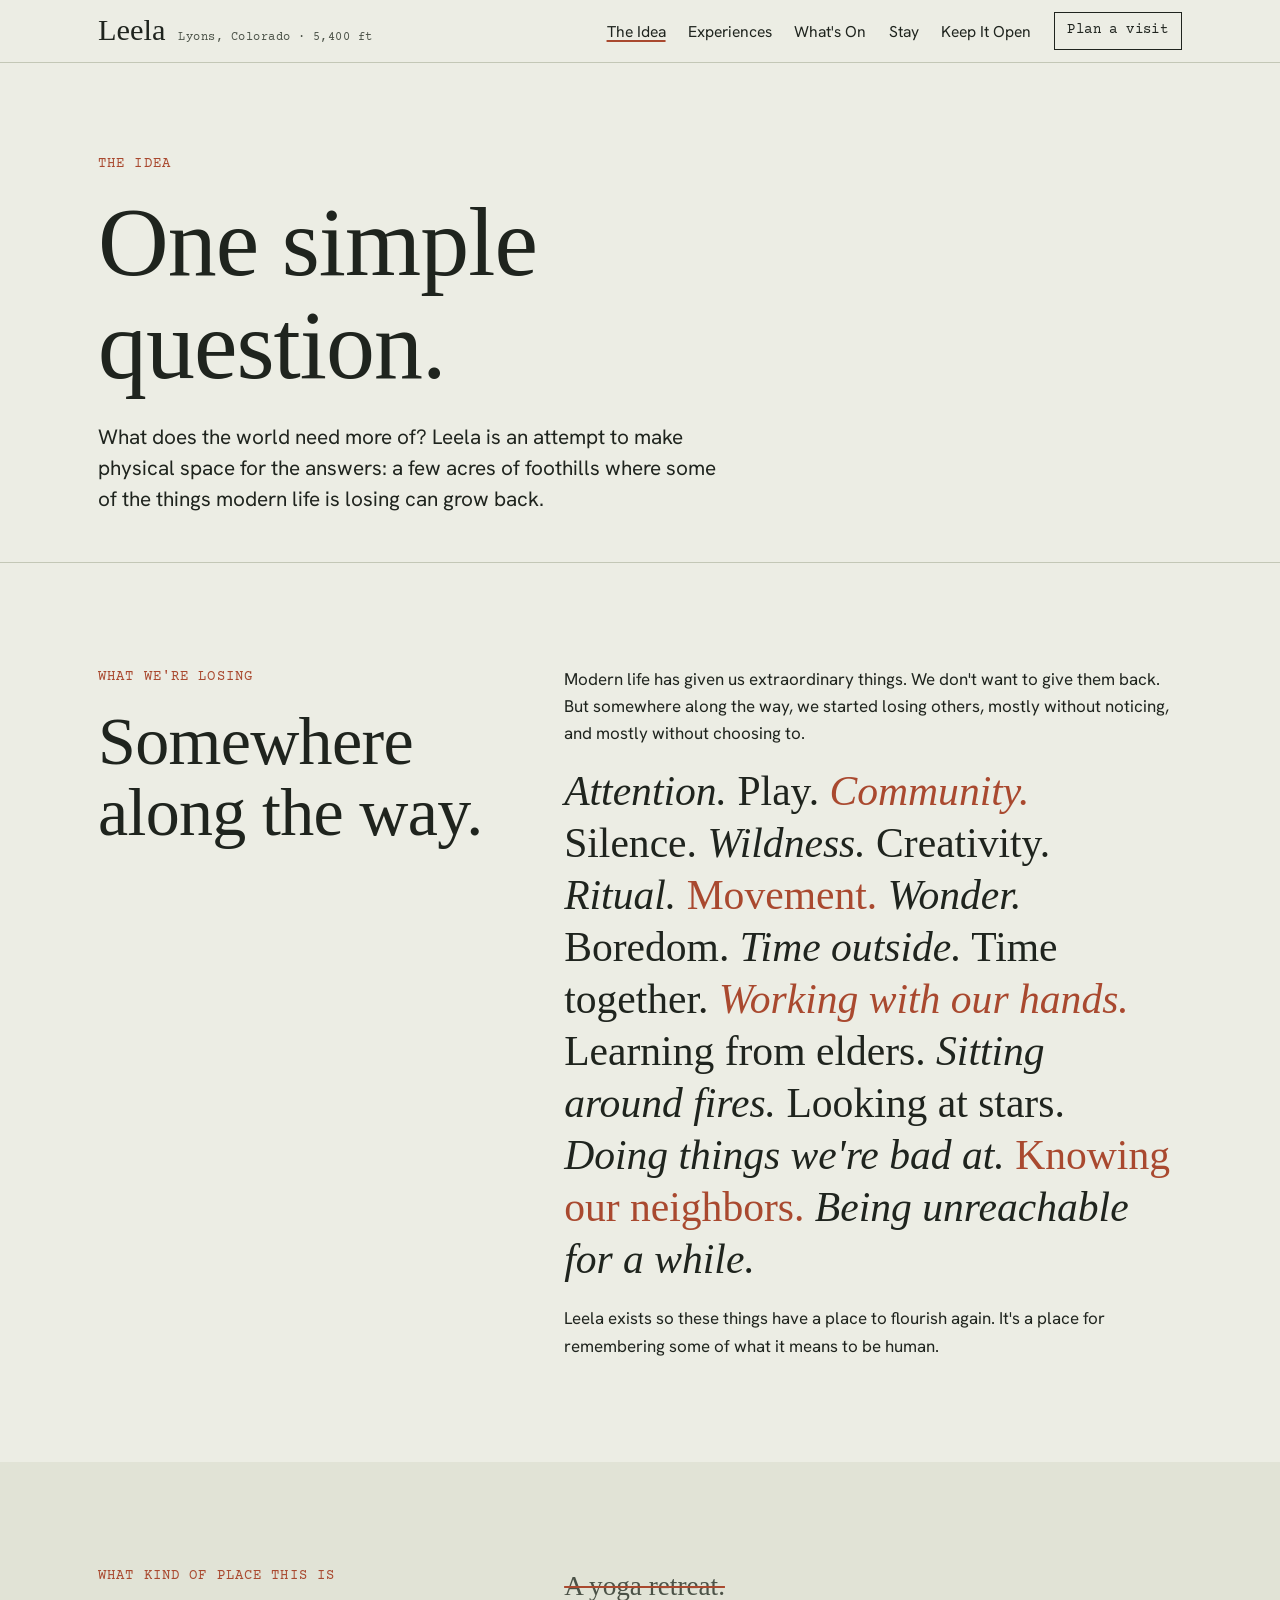
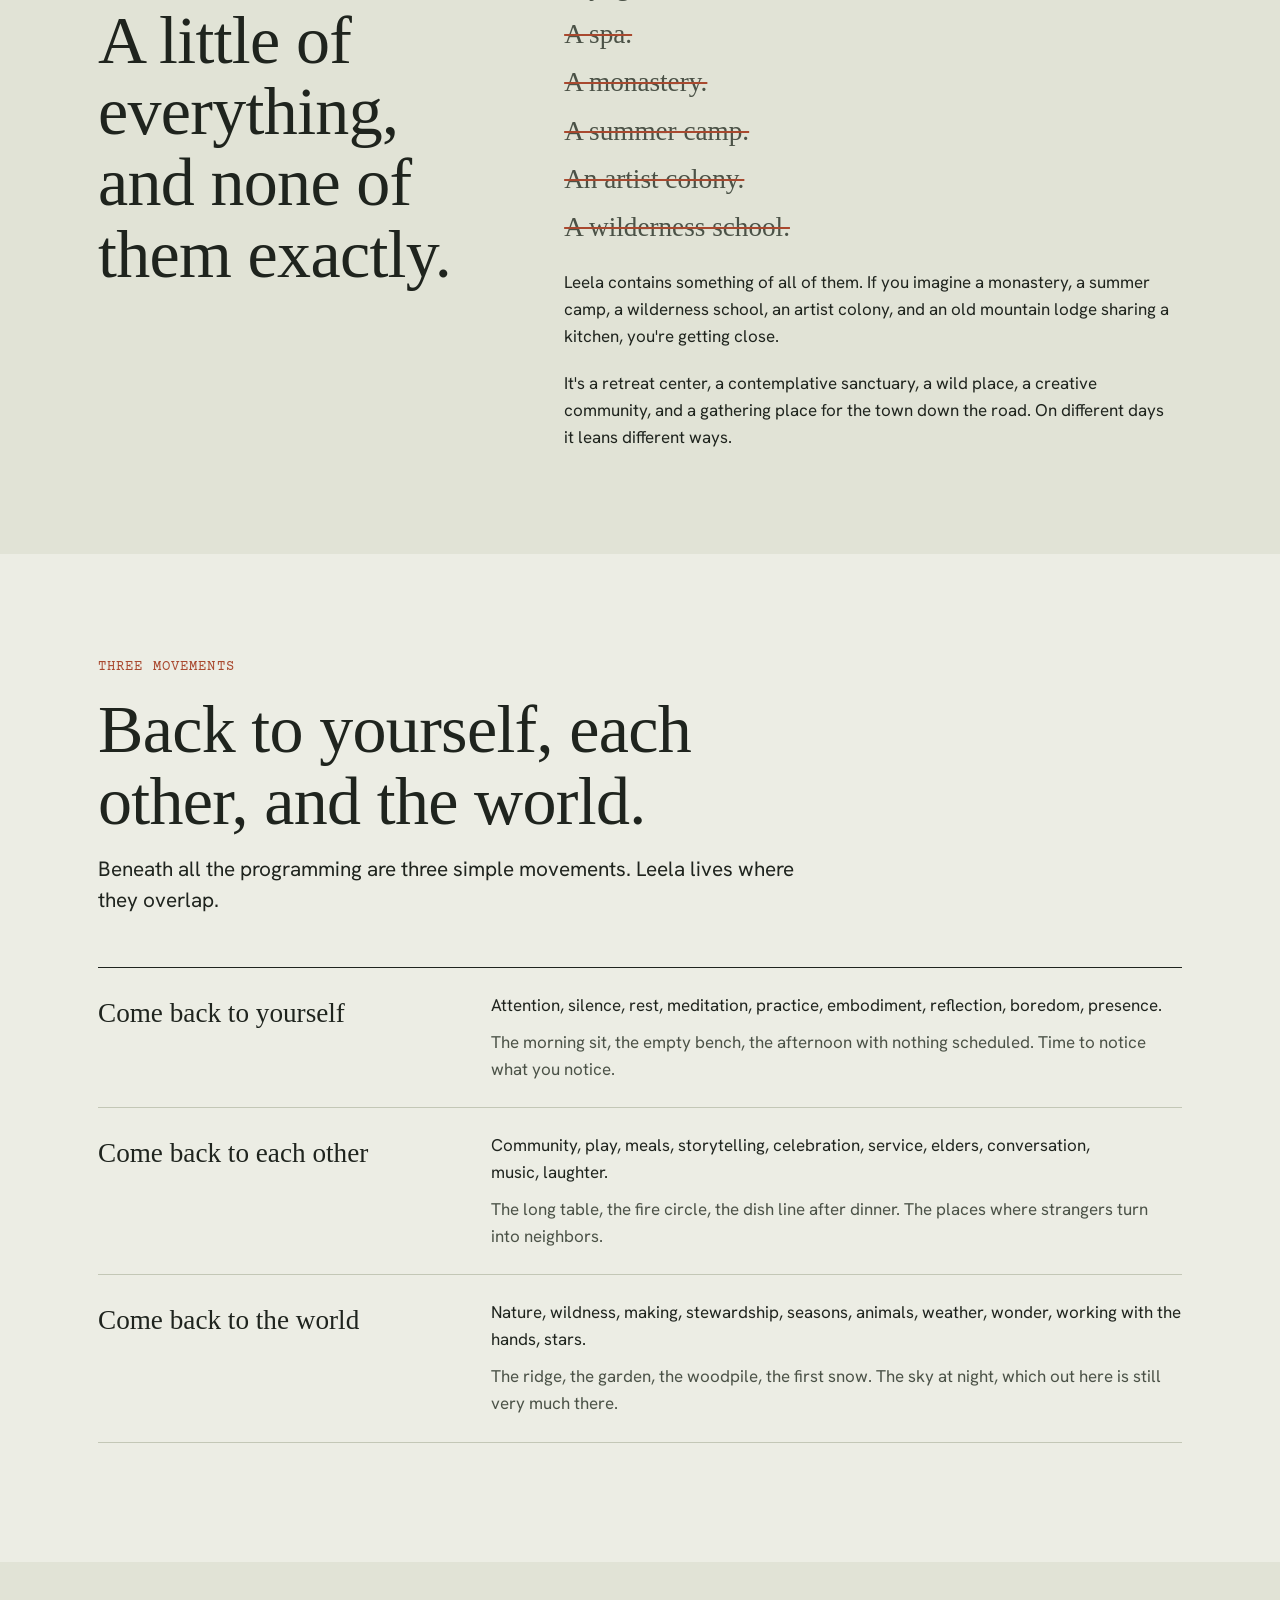
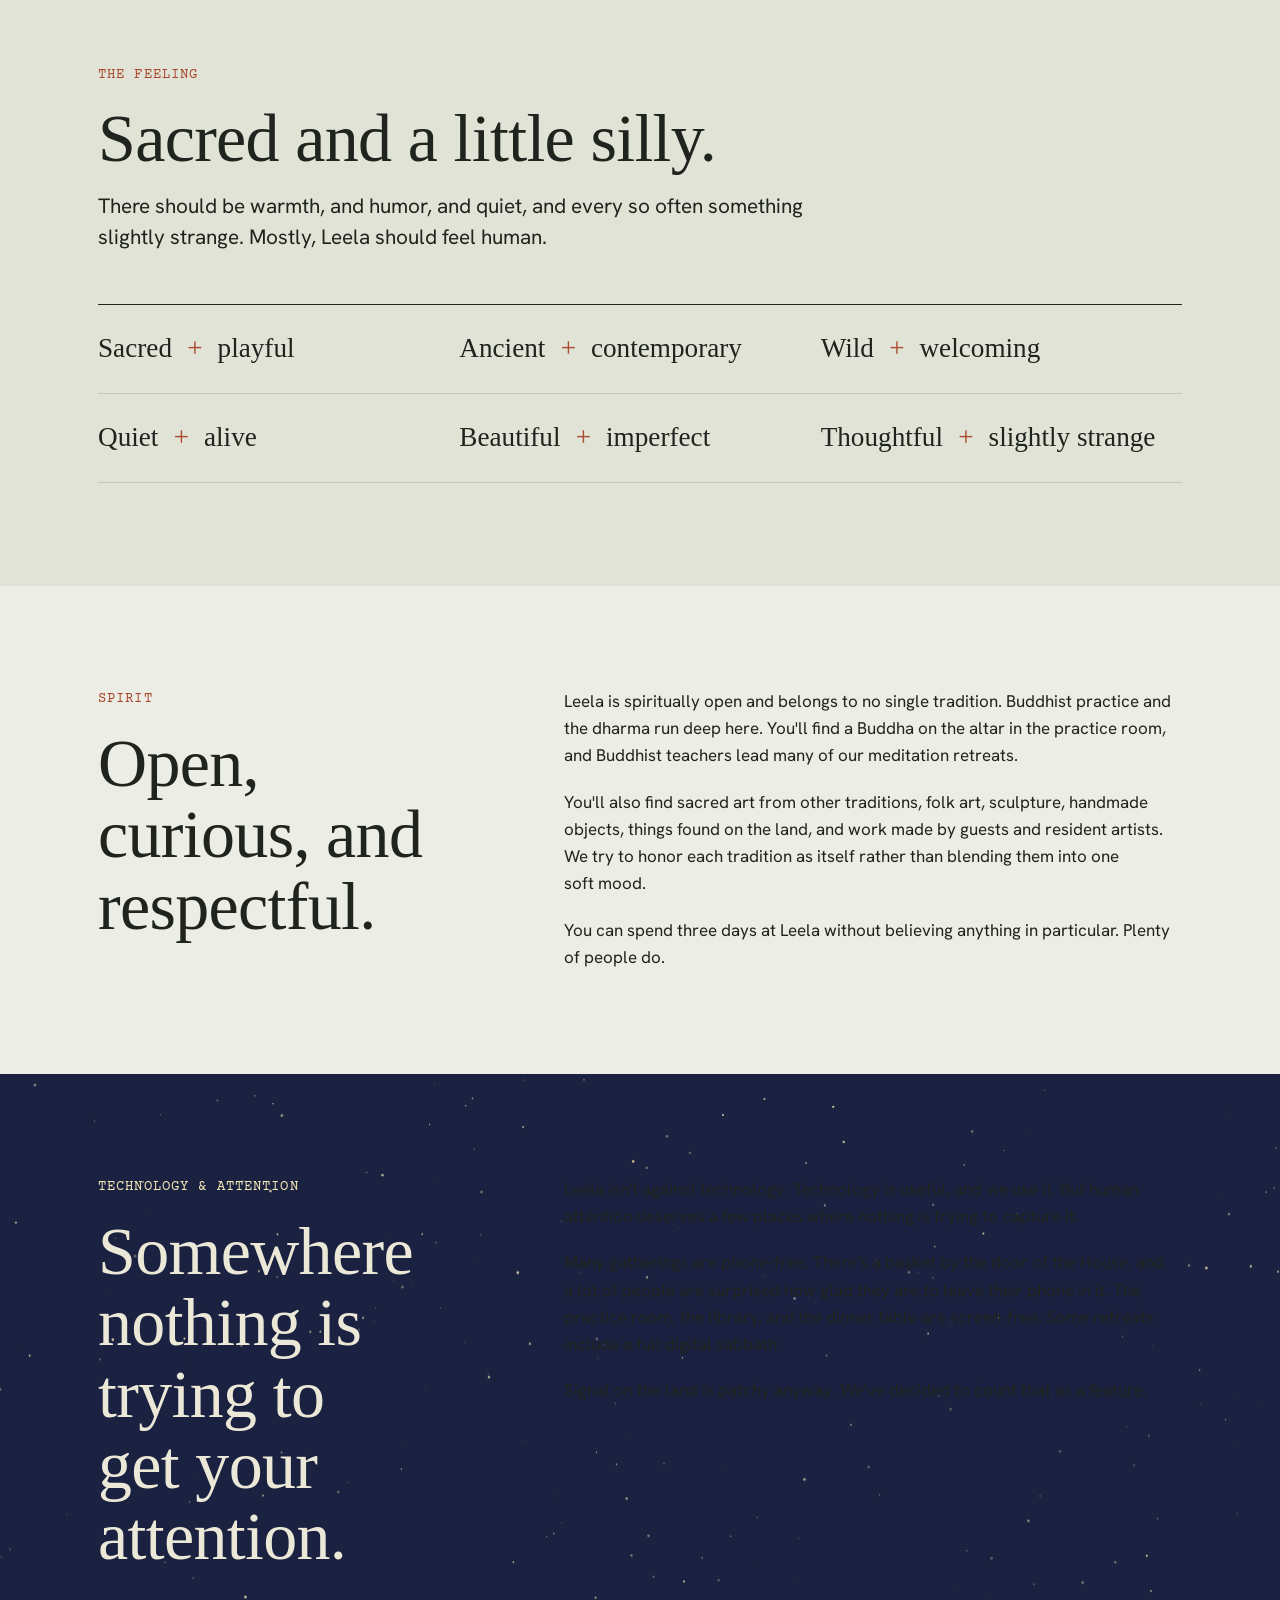
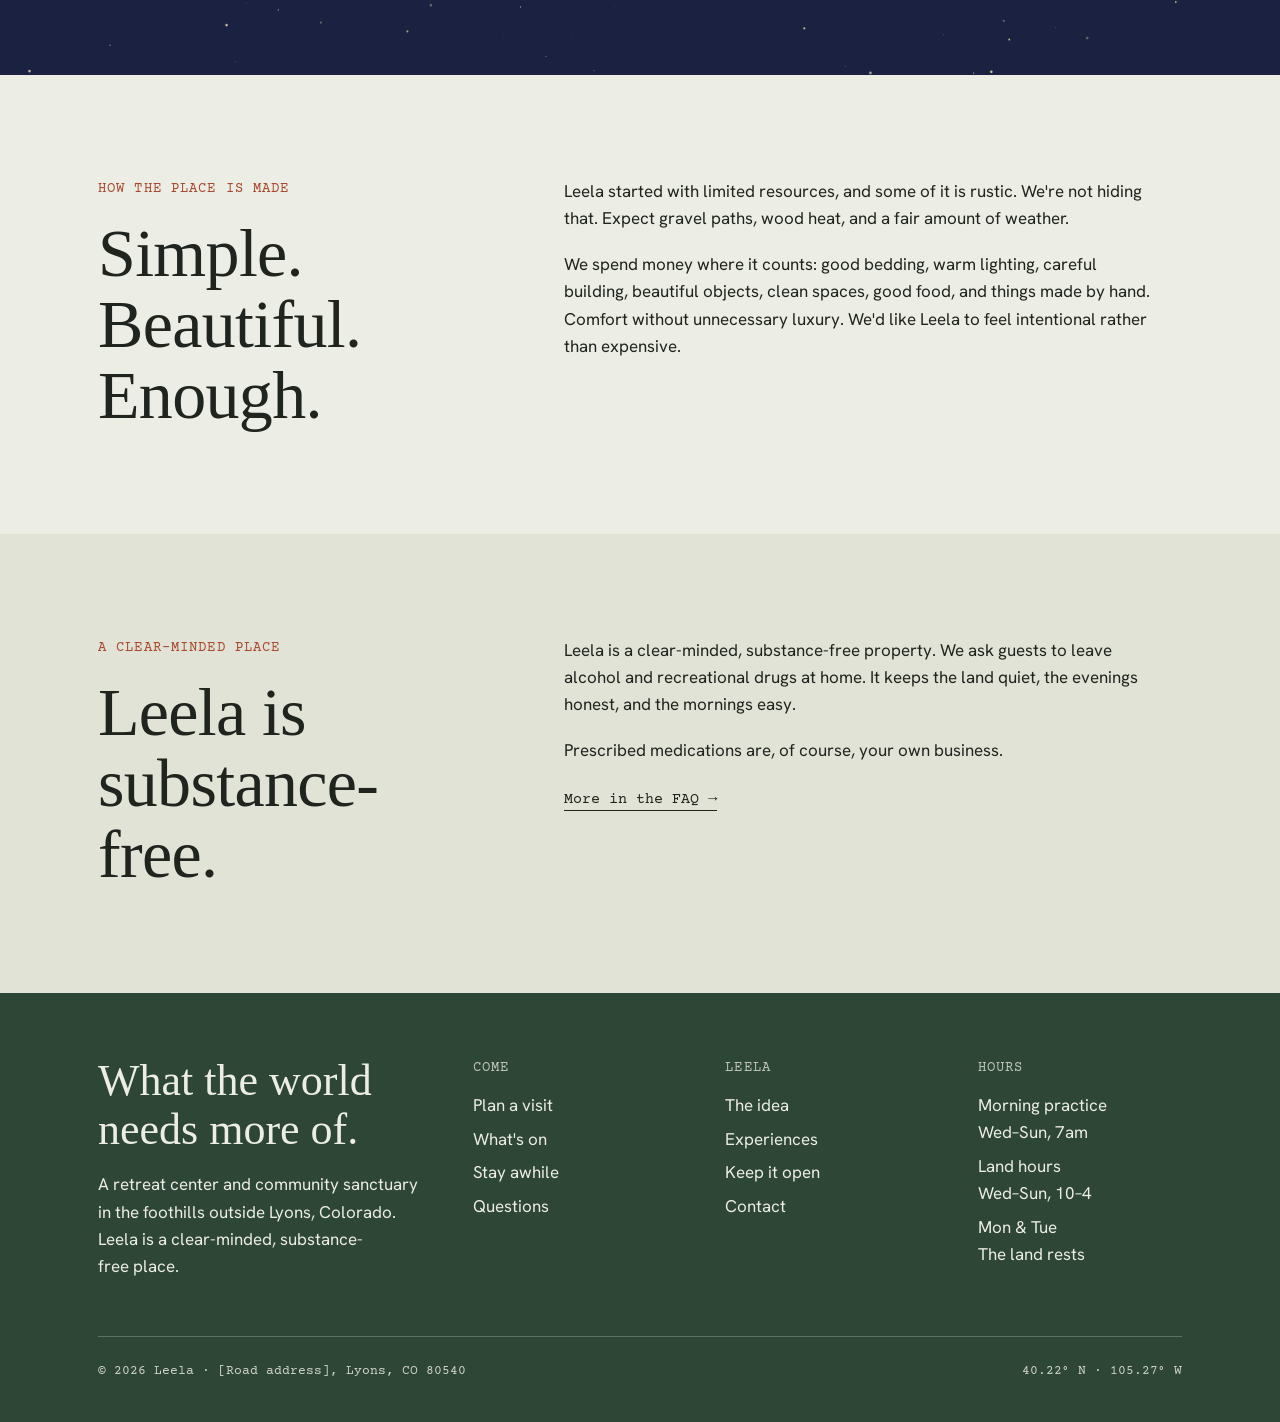
==== about.html @ a2ab21b3 "Leela website: initial static site Seven pages (home, the idea, experiences, what's on, stay, visit," ====
<!doctype html>
<html lang="en">
<head>
<meta charset="utf-8">
<meta name="viewport" content="width=device-width, initial-scale=1, viewport-fit=cover">
<title>The Idea — Leela</title>
<meta name="description" content="The guiding question behind Leela is simple: what does the world need more of? Leela tries to make physical space for the answers.">
<meta property="og:title" content="The Idea — Leela">
<meta property="og:description" content="The guiding question behind Leela is simple: what does the world need more of? Leela tries to make physical space for the answers.">
<meta property="og:type" content="website">
<meta name="theme-color" content="#2e4636">
<link rel="icon" href="data:image/svg+xml,%3Csvg xmlns='http://www.w3.org/2000/svg' viewBox='0 0 64 64'%3E%3Crect width='64' height='64' fill='%23ecede4'/%3E%3Ccircle cx='42' cy='24' r='9' fill='%23a9492f'/%3E%3Cpath d='M0 50 L16 34 L26 42 L40 28 L64 48 V64 H0Z' fill='%232e4636'/%3E%3C/svg%3E">
<link rel="preconnect" href="https://fonts.googleapis.com">
<link rel="preconnect" href="https://fonts.gstatic.com" crossorigin>
<link rel="stylesheet" href="https://fonts.googleapis.com/css2?family=Courier+Prime:wght@400;700&amp;family=Hanken+Grotesk:ital,wght@0,400;0,500;0,700;1,400&amp;family=IM+Fell+English:ital@0;1&amp;display=swap">
<link rel="stylesheet" href="assets/leela.css">
</head>
<body>
<a class="skip" href="#main">Skip to content</a>
<header class="site-header">
  <div class="wrap">
    <a class="brand" href="index.html"><span class="brand__name">Leela</span><span class="brand__place">Lyons, Colorado · 5,400 ft</span></a>
    <button class="menu-toggle" type="button" aria-expanded="false" aria-controls="site-nav">Menu</button>
    <nav class="nav" id="site-nav" aria-label="Main">
      <a href="about.html" aria-current="page">The Idea</a>
      <a href="experiences.html">Experiences</a>
      <a href="calendar.html">What's On</a>
      <a href="stay.html">Stay</a>
      <a href="support.html">Keep It Open</a>
      <a class="nav__cta" href="visit.html">Plan a visit</a>
    </nav>
  </div>
</header>
<main id="main">

  <header class="page-hero">
    <div class="wrap">
      <p class="label label--stone">The idea</p>
      <h1>One simple question.</h1>
      <p class="lede">What does the world need more of? Leela is an attempt to make physical space for the answers: a few acres of foothills where some of the things modern life is losing can grow back.</p>
    </div>
  </header>

  <section class="section">
    <div class="wrap split">
      <div class="stack">
        <p class="label label--stone">What we're losing</p>
        <h2>Somewhere along the way.</h2>
      </div>
      <div class="prose">
        <p>Modern life has given us extraordinary things. We don't want to give them back. But somewhere along the way, we started losing others, mostly without noticing, and mostly without choosing to.</p>
        <p class="litany"><span>Attention.</span> <span>Play.</span> <span>Community.</span> <span>Silence.</span> <span>Wildness.</span> <span>Creativity.</span> <span>Ritual.</span> <span>Movement.</span> <span>Wonder.</span> <span>Boredom.</span> <span>Time outside.</span> <span>Time together.</span> <span>Working with our hands.</span> <span>Learning from elders.</span> <span>Sitting around fires.</span> <span>Looking at stars.</span> <span>Doing things we're bad at.</span> <span>Knowing our neighbors.</span> <span>Being unreachable for a while.</span></p>
        <p>Leela exists so these things have a place to flourish again. It's a place for remembering some of what it means to be human.</p>
      </div>
    </div>
  </section>

  <section class="section section--alt">
    <div class="wrap split">
      <div class="stack">
        <p class="label label--stone">What kind of place this is</p>
        <h2>A little of everything, and none of them exactly.</h2>
      </div>
      <div class="prose">
        <ul class="nots" aria-label="What Leela is not">
          <li><s>A yoga retreat.</s></li>
          <li><s>A spa.</s></li>
          <li><s>A monastery.</s></li>
          <li><s>A summer camp.</s></li>
          <li><s>An artist colony.</s></li>
          <li><s>A wilderness school.</s></li>
        </ul>
        <p>Leela contains something of all of them. If you imagine a monastery, a summer camp, a wilderness school, an artist colony, and an old mountain lodge sharing a kitchen, you're getting close.</p>
        <p>It's a retreat center, a contemplative sanctuary, a wild place, a creative community, and a gathering place for the town down the road. On different days it leans different ways.</p>
      </div>
    </div>
  </section>

  <section class="section" aria-labelledby="three-title">
    <div class="wrap">
      <div class="section-head">
        <p class="label label--stone">Three movements</p>
        <h2 id="three-title">Back to yourself, each other, and the world.</h2>
        <p class="lede">Beneath all the programming are three simple movements. Leela lives where they overlap.</p>
      </div>
      <dl class="deflist">
        <div>
          <dt>Come back to yourself</dt>
          <dd><p>Attention, silence, rest, meditation, practice, embodiment, reflection, boredom, presence.</p><p class="muted">The morning sit, the empty bench, the afternoon with nothing scheduled. Time to notice what you notice.</p></dd>
        </div>
        <div>
          <dt>Come back to each other</dt>
          <dd><p>Community, play, meals, storytelling, celebration, service, elders, conversation, music, laughter.</p><p class="muted">The long table, the fire circle, the dish line after dinner. The places where strangers turn into neighbors.</p></dd>
        </div>
        <div>
          <dt>Come back to the world</dt>
          <dd><p>Nature, wildness, making, stewardship, seasons, animals, weather, wonder, working with the hands, stars.</p><p class="muted">The ridge, the garden, the woodpile, the first snow. The sky at night, which out here is still very much there.</p></dd>
        </div>
      </dl>
    </div>
  </section>

  <section class="section section--alt" aria-labelledby="feel-title">
    <div class="wrap">
      <div class="section-head">
        <p class="label label--stone">The feeling</p>
        <h2 id="feel-title">Sacred and a little silly.</h2>
        <p class="lede">There should be warmth, and humor, and quiet, and every so often something slightly strange. Mostly, Leela should feel human.</p>
      </div>
      <div class="pairs">
        <div>Sacred <span>+</span> playful</div>
        <div>Ancient <span>+</span> contemporary</div>
        <div>Wild <span>+</span> welcoming</div>
        <div>Quiet <span>+</span> alive</div>
        <div>Beautiful <span>+</span> imperfect</div>
        <div>Thoughtful <span>+</span> slightly strange</div>
      </div>
    </div>
  </section>

  <section class="section" aria-labelledby="spirit-title">
    <div class="wrap split">
      <div class="stack">
        <p class="label label--stone">Spirit</p>
        <h2 id="spirit-title">Open, curious, and respectful.</h2>
      </div>
      <div class="prose">
        <p>Leela is spiritually open and belongs to no single tradition. Buddhist practice and the dharma run deep here. You'll find a Buddha on the altar in the practice room, and Buddhist teachers lead many of our meditation retreats.</p>
        <p>You'll also find sacred art from other traditions, folk art, sculpture, handmade objects, things found on the land, and work made by guests and resident artists. We try to honor each tradition as itself rather than blending them into one soft mood.</p>
        <p>You can spend three days at Leela without believing anything in particular. Plenty of people do.</p>
      </div>
    </div>
  </section>

  <section class="section night" aria-labelledby="attention-title">
    <canvas data-stars aria-hidden="true" style="color: var(--star)"></canvas>
    <div class="wrap split">
      <div class="stack">
        <p class="label">Technology &amp; attention</p>
        <h2 id="attention-title">Somewhere nothing is trying to get your attention.</h2>
      </div>
      <div class="prose">
        <p>Leela isn't against technology. Technology is useful, and we use it. But human attention deserves a few places where nothing is trying to capture it.</p>
        <p>Many gatherings are phone-free. There's a basket by the door of the House, and a lot of people are surprised how glad they are to leave their phone in it. The practice room, the library, and the dinner table are screen-free. Some retreats include a full digital sabbath.</p>
        <p>Signal on the land is patchy anyway. We've decided to count that as a feature.</p>
      </div>
    </div>
  </section>

  <section class="section" aria-labelledby="enough-title">
    <div class="wrap split">
      <div class="stack">
        <p class="label label--stone">How the place is made</p>
        <h2 id="enough-title">Simple. Beautiful. Enough.</h2>
      </div>
      <div class="prose">
        <p>Leela started with limited resources, and some of it is rustic. We're not hiding that. Expect gravel paths, wood heat, and a fair amount of weather.</p>
        <p>We spend money where it counts: good bedding, warm lighting, careful building, beautiful objects, clean spaces, good food, and things made by hand. Comfort without unnecessary luxury. We'd like Leela to feel intentional rather than expensive.</p>
      </div>
    </div>
  </section>

  <section class="section section--alt" aria-labelledby="clear-title">
    <div class="wrap split">
      <div class="stack">
        <p class="label label--stone">A clear-minded place</p>
        <h2 id="clear-title">Leela is substance-free.</h2>
      </div>
      <div class="prose">
        <p>Leela is a clear-minded, substance-free property. We ask guests to leave alcohol and recreational drugs at home. It keeps the land quiet, the evenings honest, and the mornings easy.</p>
        <p class="muted">Prescribed medications are, of course, your own business.</p>
        <p><a class="arrow-link" href="visit.html#faq">More in the FAQ</a></p>
      </div>
    </div>
  </section>

</main>
<footer class="site-footer">
  <div class="wrap">
    <div class="footer-grid">
      <div class="stack">
        <p class="big">What the world needs more of.</p>
        <p>A retreat center and community sanctuary in the foothills outside Lyons, Colorado. Leela is a clear-minded, substance-free place.</p>
      </div>
      <div>
        <p class="label">Come</p>
        <ul><li><a href="visit.html">Plan a visit</a></li><li><a href="calendar.html">What's on</a></li><li><a href="stay.html">Stay awhile</a></li><li><a href="visit.html#faq">Questions</a></li></ul>
      </div>
      <div>
        <p class="label">Leela</p>
        <ul><li><a href="about.html">The idea</a></li><li><a href="experiences.html">Experiences</a></li><li><a href="support.html">Keep it open</a></li><li><a href="visit.html#contact">Contact</a></li></ul>
      </div>
      <div>
        <p class="label">Hours</p>
        <ul><li>Morning practice<br>Wed–Sun, 7am</li><li>Land hours<br>Wed–Sun, 10–4</li><li>Mon &amp; Tue<br>The land rests</li></ul>
      </div>
    </div>
    <div class="footer-base">
      <span>© <span data-year>2026</span> Leela · <span data-ph="address">[Road address], Lyons, CO 80540</span></span>
      <span>40.22° N · 105.27° W</span>
    </div>
  </div>
</footer>
<script src="assets/leela.js"></script>
</body>
</html>
---- assets/leela.css ----
/* ==========================================================================
   LEELA — shared stylesheet
   Palette is drawn from the land outside Lyons: pale sage paper, pine ink,
   Lyons red sandstone, rock lichen, and the night sky over the foothills.
   ========================================================================== */

:root {
  --paper: #ecede4;
  --paper-2: #e1e3d6;
  --paper-3: #d6d9c9;
  --ink: #1f241e;
  --ink-soft: #4b5247;
  --rule: #c3c7b6;
  --pine: #2e4636;
  --stone: #a9492f;       /* Lyons sandstone */
  --stone-soft: #d9a58f;
  --lichen: #b3ad3c;
  --night: #1b2140;
  --night-2: #262e55;
  --night-ink: #ebe8d8;
  --star: #f3e9b8;
  --dawn: #efd9b4;
  --noon: #cfdde0;
  --note: #f6f3e2;
  --note-ink: #232720;
  --shadow: rgba(31, 36, 30, .16);
  --footer: #2e4636;
  --footer-ink: #ecede4;

  --display: "IM Fell English", "Iowan Old Style", "Palatino Linotype", Palatino, Georgia, serif;
  --body: "Hanken Grotesk", "Segoe UI", system-ui, -apple-system, sans-serif;
  --mono: "Courier Prime", "Courier New", ui-monospace, monospace;

  --step--1: .875rem;
  --step-0: 1.0625rem;
  --step-1: 1.3rem;
  --step-2: 1.7rem;
  --step-3: clamp(2rem, 1.5rem + 2vw, 2.75rem);
  --step-4: clamp(2.5rem, 1.6rem + 3.6vw, 4.25rem);
  --step-5: clamp(3rem, 1.8rem + 5.4vw, 6.25rem);

  --gutter: clamp(16px, 4vw, 48px);
  --wrap: 1180px;
  --measure: 38rem;

  color-scheme: light;
}

@media (prefers-color-scheme: dark) {
  :root:not([data-theme="light"]) {
    --paper: #151914;
    --paper-2: #1c211b;
    --paper-3: #252b23;
    --ink: #e3e5d8;
    --ink-soft: #a6ad9c;
    --rule: #363d33;
    --pine: #93b39d;
    --stone: #e0876a;
    --stone-soft: #6e3a2b;
    --lichen: #d4ce68;
    --night: #0e1229;
    --night-2: #181e3d;
    --night-ink: #e6e3d2;
    --note: #2a2f27;
    --note-ink: #e3e5d8;
    --shadow: rgba(0, 0, 0, .45);
    --dawn: #4a3b27;
    --noon: #1f3238;
    --footer: #1d2a21;
    --footer-ink: #e3e5d8;
    color-scheme: dark;
  }
}
:root[data-theme="dark"] {
  --paper: #151914;
  --paper-2: #1c211b;
  --paper-3: #252b23;
  --ink: #e3e5d8;
  --ink-soft: #a6ad9c;
  --rule: #363d33;
  --pine: #93b39d;
  --stone: #e0876a;
  --stone-soft: #6e3a2b;
  --lichen: #d4ce68;
  --night: #0e1229;
  --night-2: #181e3d;
  --night-ink: #e6e3d2;
  --note: #2a2f27;
  --note-ink: #e3e5d8;
  --shadow: rgba(0, 0, 0, .45);
  --dawn: #4a3b27;
  --noon: #1f3238;
  --footer: #1d2a21;
  --footer-ink: #e3e5d8;
  color-scheme: dark;
}

/* ---------- Base ---------- */

*, *::before, *::after { box-sizing: border-box; }
html { -webkit-text-size-adjust: 100%; scroll-behavior: smooth; }
body {
  margin: 0;
  background: var(--paper);
  color: var(--ink);
  font: 400 var(--step-0)/1.6 var(--body);
  -webkit-font-smoothing: antialiased;
  overflow-x: hidden;
}
img, svg { max-width: 100%; }
a { color: inherit; text-decoration-thickness: 1px; text-underline-offset: .2em; }
a:hover { color: var(--stone); }
:focus-visible { outline: 2px dashed var(--stone); outline-offset: 3px; }
[hidden] { display: none !important; }

h1, h2, h3, h4 {
  font-family: var(--display);
  font-weight: 400;
  line-height: 1.05;
  letter-spacing: -.01em;
  text-wrap: balance;
  margin: 0;
}
p { margin: 0; text-wrap: pretty; }
ul, ol { margin: 0; padding: 0; }

.wrap { width: 100%; max-width: var(--wrap); margin-inline: auto; padding-inline: var(--gutter); }
.measure { max-width: var(--measure); }
.stack { display: grid; gap: 1.1rem; align-content: start; }
.stack-lg { display: grid; gap: 2rem; align-content: start; }

.label {
  font-family: var(--mono);
  font-size: var(--step--1);
  letter-spacing: .08em;
  text-transform: uppercase;
  color: var(--ink-soft);
}
.label--stone { color: var(--stone); }
.lede { font-size: var(--step-1); line-height: 1.5; color: var(--ink); }
.muted { color: var(--ink-soft); }
.italic { font-family: var(--display); font-style: italic; }
.skip { position: absolute; left: -999px; top: 0; }
.skip:focus { left: 16px; top: 16px; background: var(--ink); color: var(--paper); padding: .5rem .8rem; z-index: 99; }

/* ---------- Header ---------- */

.site-header {
  position: sticky;
  top: env(safe-area-inset-top, 0px);
  z-index: 20;
  background: color-mix(in srgb, var(--paper) 92%, transparent);
  backdrop-filter: blur(6px);
  border-bottom: 1px solid var(--rule);
}
.site-header .wrap {
  display: flex;
  align-items: center;
  justify-content: space-between;
  gap: 1.5rem;
  padding-block: .75rem;
}
.brand { display: flex; align-items: baseline; gap: .8rem; text-decoration: none; }
.brand__name { font-family: var(--display); font-size: 1.9rem; line-height: 1; }
.brand__place { font-family: var(--mono); font-size: .75rem; color: var(--ink-soft); letter-spacing: .04em; }
.nav { display: flex; align-items: center; gap: 1.4rem; }
.nav a { text-decoration: none; font-size: .98rem; }
.nav a[aria-current="page"] { text-decoration: underline; text-decoration-color: var(--stone); text-decoration-thickness: 2px; }
.nav__cta {
  font-family: var(--mono);
  font-size: .85rem !important;
  border: 1px solid var(--ink);
  padding: .45rem .8rem;
  letter-spacing: .03em;
}
.nav__cta:hover { background: var(--ink); color: var(--paper) !important; }
.menu-toggle {
  display: none;
  font: inherit;
  font-family: var(--mono);
  font-size: .85rem;
  background: none;
  color: var(--ink);
  border: 1px solid var(--ink);
  padding: .4rem .7rem;
  cursor: pointer;
}

@media (max-width: 960px) {
  .brand__place { display: none; }
  .menu-toggle { display: inline-block; }
  .nav {
    display: none;
    position: absolute;
    left: 0; right: 0; top: 100%;
    flex-direction: column;
    align-items: flex-start;
    gap: 0;
    background: var(--paper);
    border-bottom: 1px solid var(--rule);
    padding: .5rem var(--gutter) 1.25rem;
  }
  .nav.is-open { display: flex; }
  .nav a { padding-block: .6rem; font-size: 1.15rem; width: 100%; border-bottom: 1px solid var(--rule); }
  .nav .nav__cta { margin-top: 1rem; width: auto; border: 1px solid var(--ink); padding: .5rem .9rem; }
}

/* ---------- Buttons & links ---------- */

.btn-row { display: flex; flex-wrap: wrap; gap: .8rem 1.2rem; align-items: center; }
.btn {
  display: inline-block;
  font-family: var(--mono);
  font-size: .95rem;
  letter-spacing: .02em;
  text-decoration: none;
  padding: .75rem 1.15rem;
  border: 1px solid var(--ink);
  background: var(--ink);
  color: var(--paper);
  cursor: pointer;
}
.btn:hover { background: var(--stone); border-color: var(--stone); color: var(--paper); }
.btn--ghost { background: transparent; color: var(--ink); }
.btn--ghost:hover { background: var(--ink); border-color: var(--ink); color: var(--paper); }
.arrow-link { font-family: var(--mono); font-size: .95rem; text-decoration: none; border-bottom: 1px solid currentColor; padding-bottom: 2px; }
.arrow-link::after { content: " \2192"; }

/* ---------- Sections ---------- */

.section { padding-block: clamp(4rem, 8vw, 7.5rem); }
.section--tight { padding-block: clamp(2.5rem, 5vw, 4rem); }
.section--alt { background: var(--paper-2); }
.section--rule { border-top: 1px solid var(--rule); }
.section-head { display: grid; gap: 1rem; margin-bottom: clamp(2rem, 4vw, 3.5rem); max-width: 46rem; }
.section-head h2 { font-size: var(--step-4); }

/* ---------- Home hero ---------- */

.hero { padding-block: clamp(3rem, 7vw, 6rem) 0; position: relative; }
.hero__eyebrow { margin-bottom: 1.5rem; }
.hero h1 { font-size: var(--step-5); max-width: 12ch; }
.hero h1 em { color: var(--stone); }
.hero__field {
  margin-top: clamp(1.75rem, 3vw, 2.5rem);
  font-family: var(--display);
  font-style: italic;
  font-size: clamp(1.35rem, 1rem + 1.5vw, 2.15rem);
  line-height: 1.45;
  color: var(--ink-soft);
  max-width: 60rem;
}
.hero__field span { transition: color .9s ease; }
.hero__field span.is-lit { color: var(--stone); }
.hero__field .sep { color: var(--rule); padding-inline: .1em; }
.hero__foot {
  display: grid;
  grid-template-columns: minmax(0, 1.1fr) minmax(0, 1fr);
  gap: 2rem 4rem;
  align-items: end;
  margin-top: clamp(2rem, 4vw, 3rem);
}
.hero__foot p { max-width: 34rem; }
@media (max-width: 760px) { .hero__foot { grid-template-columns: 1fr; } }

.ridge { display: block; width: 100%; height: auto; margin-top: clamp(2.5rem, 5vw, 4rem); color: var(--pine); }
.ridge .far { fill: var(--paper-3); }
.ridge .near { fill: var(--pine); }
.ridge .sun { fill: var(--stone-soft); }

/* ---------- Page hero (inner pages) ---------- */

.page-hero { padding-block: clamp(3rem, 7vw, 6rem) clamp(2rem, 4vw, 3rem); border-bottom: 1px solid var(--rule); }
.page-hero h1 { font-size: var(--step-5); max-width: 14ch; margin-top: 1rem; }
.page-hero .lede { margin-top: 1.5rem; max-width: 40rem; }

/* ---------- Today at Leela (log) ---------- */

.today { display: grid; grid-template-columns: minmax(0, 1fr) minmax(0, 1.25fr); gap: 3rem 5rem; }
.today__intro h2 { font-size: var(--step-4); }
.today__intro .stack { position: sticky; top: 6rem; }
.log { list-style: none; border-top: 1px solid var(--ink); }
.log li {
  display: grid;
  grid-template-columns: 5.5rem minmax(0, 1fr);
  gap: 1rem;
  padding-block: .85rem;
  border-bottom: 1px dotted var(--rule);
}
.log time { font-family: var(--mono); font-size: .9rem; color: var(--stone); font-variant-numeric: tabular-nums; padding-top: .15rem; }
.log li.is-now time::before { content: "\25CF  "; }
.log li.is-now { background: linear-gradient(90deg, color-mix(in srgb, var(--lichen) 22%, transparent), transparent 70%); }
@media (max-width: 820px) {
  .today { grid-template-columns: 1fr; }
  .today__intro .stack { position: static; }
}

/* ---------- Three movements ---------- */

.movements { display: grid; grid-template-columns: minmax(0, 1fr) minmax(0, 1.1fr); gap: 3rem 5rem; align-items: center; }
.venn { width: 100%; max-width: 520px; height: auto; justify-self: center; }
.venn circle { fill: none; stroke: var(--ink); stroke-width: 1.2; }
.venn .c1 { fill: color-mix(in srgb, var(--lichen) 22%, transparent); }
.venn .c2 { fill: color-mix(in srgb, var(--stone) 16%, transparent); }
.venn .c3 { fill: color-mix(in srgb, var(--pine) 18%, transparent); }
.venn text { font-family: var(--mono); font-size: 13px; fill: var(--ink); letter-spacing: .06em; text-transform: uppercase; }
.venn .center { font-family: var(--display); font-size: 30px; font-style: italic; letter-spacing: 0; text-transform: none; }
.movement-list { display: grid; gap: 2.2rem; }
.movement h3 { font-size: var(--step-3); }
.movement p { margin-top: .5rem; color: var(--ink-soft); }
.movement .words { font-family: var(--mono); font-size: .88rem; color: var(--ink); margin-top: .6rem; line-height: 1.7; }
@media (max-width: 860px) { .movements { grid-template-columns: 1fr; } }

/* ---------- Three ways (typographic rows) ---------- */

.ways { border-top: 1px solid var(--ink); }
.way {
  display: grid;
  grid-template-columns: minmax(0, 1.1fr) minmax(0, 1.5fr) minmax(0, .8fr);
  gap: 1.5rem 3rem;
  padding-block: clamp(1.8rem, 3.5vw, 2.8rem);
  border-bottom: 1px solid var(--ink);
  align-items: start;
}
.way h3 { font-size: var(--step-4); }
.way h3 small { display: block; font-family: var(--mono); font-size: .85rem; letter-spacing: .06em; text-transform: uppercase; color: var(--stone); margin-bottom: .6rem; }
.way ul { list-style: none; display: flex; flex-wrap: wrap; gap: .3rem 1.2rem; margin-top: .9rem; font-family: var(--mono); font-size: .9rem; color: var(--ink-soft); }
.way__side { display: grid; gap: .8rem; justify-items: start; }
.way__price { font-family: var(--mono); font-size: .9rem; }
@media (max-width: 860px) { .way { grid-template-columns: 1fr; } }

/* ---------- Daily rhythm ---------- */

.rhythm {
  position: relative;
  display: grid;
  grid-template-columns: repeat(3, minmax(0, 1fr));
  border: 1px solid var(--ink);
  overflow: hidden;
}
.rhythm__part { position: relative; padding: clamp(1.5rem, 3vw, 2.5rem); min-height: 22rem; display: grid; align-content: start; gap: 1rem; }
.rhythm__part + .rhythm__part { border-left: 1px solid var(--ink); }
.rhythm__part--morning { background: linear-gradient(180deg, var(--dawn), var(--paper)); }
.rhythm__part--day { background: linear-gradient(180deg, var(--noon), var(--paper)); }
.rhythm__part--evening { background: linear-gradient(180deg, var(--night), var(--night-2)); color: var(--night-ink); }
.rhythm__part--evening .label { color: var(--star); }
.rhythm__part h3 { font-size: var(--step-3); }
.rhythm__part ul { list-style: none; font-family: var(--display); font-size: 1.3rem; line-height: 1.45; }
.rhythm__part .hours { font-family: var(--mono); font-size: .85rem; opacity: .85; }
.rhythm__stars { position: absolute; inset: 0; pointer-events: none; }
.rhythm__stars i { position: absolute; width: 2px; height: 2px; border-radius: 50%; background: var(--star); opacity: .8; }
.rhythm-note { display: grid; grid-template-columns: minmax(0, 1.4fr) minmax(0, 1fr); gap: 2rem 4rem; margin-top: 2.5rem; align-items: start; }
.rhythm-note blockquote { margin: 0; font-family: var(--display); font-size: var(--step-2); line-height: 1.3; }
.rest-days { font-family: var(--mono); font-size: .9rem; border-left: 3px solid var(--lichen); padding-left: 1rem; }
.week { display: grid; grid-template-columns: repeat(7, minmax(0, 1fr)); gap: 4px; margin-top: .8rem; }
.week span { text-align: center; padding: .35rem 0; border: 1px solid var(--ink); font-size: .78rem; }
.week span.off { border-style: dashed; color: var(--ink-soft); }
.week span.is-today { background: var(--ink); color: var(--paper); }
@media (max-width: 860px) {
  .rhythm { grid-template-columns: 1fr; }
  .rhythm__part { min-height: 0; }
  .rhythm__part + .rhythm__part { border-left: 0; border-top: 1px solid var(--ink); }
  .rhythm-note { grid-template-columns: 1fr; }
}

/* ---------- Experiences index ---------- */

.xp-list { list-style: none; border-top: 1px solid var(--rule); }
.xp {
  color: inherit;
  text-decoration: none;
  display: grid;
  grid-template-columns: minmax(0, 1fr) minmax(0, 1.2fr) minmax(0, 1.2fr);
  gap: .75rem 2.5rem;
  padding-block: 1.6rem;
  border-bottom: 1px solid var(--rule);
  align-items: baseline;
}
.xp h3 { font-size: var(--step-3); }
.xp__line { font-family: var(--display); font-style: italic; font-size: 1.3rem; line-height: 1.35; }
.xp__words { font-family: var(--mono); font-size: .88rem; color: var(--ink-soft); line-height: 1.7; }
.xp:hover h3 { color: var(--stone); }
@media (max-width: 860px) { .xp { grid-template-columns: 1fr; } }

/* ---------- Bulletin board ---------- */

.board {
  background: var(--paper-3);
  border: 1px solid var(--rule);
  padding: clamp(1.5rem, 4vw, 3rem);
  display: grid;
  grid-template-columns: repeat(auto-fill, minmax(min(100%, 250px), 1fr));
  gap: 2rem 1.75rem;
  background-image: radial-gradient(color-mix(in srgb, var(--ink) 10%, transparent) 1px, transparent 1.2px);
  background-size: 7px 7px;
}
.note {
  position: relative;
  background: var(--note);
  color: var(--note-ink);
  padding: 1.6rem 1.3rem 1.3rem;
  box-shadow: 0 1px 0 var(--shadow), 0 10px 18px -12px var(--shadow);
  display: grid;
  gap: .55rem;
  align-content: start;
  transform: rotate(var(--tilt, -1deg));
  transition: transform .25s ease;
}
.note:nth-child(3n+2) { --tilt: 1.2deg; }
.note:nth-child(3n+3) { --tilt: -.4deg; }
.note:nth-child(4n) { --tilt: 1.8deg; }
.note:hover { transform: rotate(0deg) translateY(-2px); }
.note::before {
  content: "";
  position: absolute;
  top: -9px; left: 50%;
  width: 70px; height: 20px;
  transform: translateX(-50%) rotate(-3deg);
  background: color-mix(in srgb, var(--lichen) 55%, transparent);
}
.note--stone::before { background: color-mix(in srgb, var(--stone) 45%, transparent); }
.note--pine::before { background: color-mix(in srgb, var(--pine) 45%, transparent); }
.note time { font-family: var(--mono); font-size: .85rem; color: var(--stone); }
.note h3 { font-size: 1.65rem; line-height: 1.1; }
.note p { font-size: .95rem; }
.note .meta { font-family: var(--mono); font-size: .8rem; color: var(--ink-soft); margin-top: .2rem; }

/* ---------- Places ---------- */

.places { display: grid; grid-template-columns: repeat(3, minmax(0, 1fr)); gap: 0; border-top: 1px solid var(--ink); border-bottom: 1px solid var(--ink); }
.place { padding: 2rem clamp(1rem, 2.5vw, 2rem) 2.2rem; display: grid; gap: .9rem; align-content: start; }
.place + .place { border-left: 1px solid var(--ink); }
.place svg { width: 88px; height: 64px; color: var(--ink); }
.place h3 { font-size: var(--step-3); }
.place p { color: var(--ink-soft); }
@media (max-width: 860px) {
  .places { grid-template-columns: 1fr; }
  .place + .place { border-left: 0; border-top: 1px solid var(--ink); }
}
.someday { margin-top: 2.5rem; display: grid; grid-template-columns: minmax(0, 1fr) minmax(0, 2fr); gap: 1rem 3rem; align-items: start; }
.someday ul { list-style: none; display: flex; flex-wrap: wrap; gap: .6rem; }
.someday li { border: 1px dashed var(--ink-soft); color: var(--ink-soft); padding: .35rem .75rem; font-family: var(--mono); font-size: .85rem; }
@media (max-width: 760px) { .someday { grid-template-columns: 1fr; } }

.motto { font-family: var(--display); font-size: var(--step-5); line-height: 1; }
.motto span { display: block; }
.motto span:nth-child(2) { padding-left: 1.2em; font-style: italic; color: var(--stone); }
.motto span:nth-child(3) { padding-left: 2.4em; }

/* ---------- Flow (economic model) ---------- */

.flow { display: grid; grid-template-columns: minmax(0, 1fr) auto minmax(0, .8fr) auto minmax(0, 1.2fr); gap: 1rem; align-items: stretch; }
.flow__col { border: 1px solid var(--ink); padding: 1.4rem; display: grid; gap: .6rem; align-content: start; background: var(--paper); }
.flow__col h3 { font-size: var(--step-2); }
.flow__col ul { list-style: none; font-family: var(--mono); font-size: .88rem; line-height: 1.8; color: var(--ink-soft); }
.flow__col--land { background: var(--pine); color: var(--paper); border-color: var(--pine); align-content: center; text-align: center; }
.flow__col--land .label { color: var(--paper); opacity: .8; }
.flow__arrow { align-self: center; font-family: var(--display); font-size: 2.2rem; color: var(--stone); }
@media (max-width: 900px) {
  .flow { grid-template-columns: 1fr; }
  .flow__arrow { justify-self: center; transform: rotate(90deg); }
}

/* ---------- Night section ---------- */

.night { background: var(--night); color: var(--night-ink); position: relative; overflow: hidden; }
.night .label { color: var(--star); }
.night a:hover { color: var(--star); }
.night .btn { background: var(--star); color: var(--night); border-color: var(--star); }
.night .btn:hover { background: transparent; color: var(--star); }
.night canvas { position: absolute; inset: 0; width: 100%; height: 100%; pointer-events: none; }
.night .wrap { position: relative; }

/* ---------- Prose pages ---------- */

.split { display: grid; grid-template-columns: minmax(0, 1fr) minmax(0, 1.6fr); gap: 2rem 5rem; align-items: start; }
.split > :first-child h2 { font-size: var(--step-4); }
.split .prose { display: grid; gap: 1.2rem; max-width: var(--measure); }
.split .prose p { color: var(--ink); }
@media (max-width: 860px) { .split { grid-template-columns: 1fr; } }

.litany { font-family: var(--display); font-size: clamp(1.6rem, 1.2rem + 1.8vw, 2.6rem); line-height: 1.25; }
.litany span { display: inline; }
.litany span:nth-child(odd) { font-style: italic; }
.litany span:nth-child(5n+3) { color: var(--stone); }

.nots { list-style: none; display: grid; gap: .3rem; font-family: var(--display); font-size: var(--step-2); }
.nots li s { text-decoration-color: var(--stone); text-decoration-thickness: 2px; color: var(--ink-soft); }

.pairs { display: grid; grid-template-columns: repeat(3, minmax(0, 1fr)); border-top: 1px solid var(--ink); }
.pairs div { padding: 1.4rem 1rem 1.4rem 0; border-bottom: 1px solid var(--rule); font-family: var(--display); font-size: var(--step-2); }
.pairs div span { color: var(--stone); font-style: italic; padding-inline: .25em; }
@media (max-width: 760px) { .pairs { grid-template-columns: 1fr 1fr; } }
@media (max-width: 460px) { .pairs { grid-template-columns: 1fr; } }

.deflist { display: grid; border-top: 1px solid var(--ink); }
.deflist > div { display: grid; grid-template-columns: minmax(0, 1fr) minmax(0, 2fr); gap: .5rem 3rem; padding-block: 1.5rem; border-bottom: 1px solid var(--rule); }
.deflist dt { font-family: var(--display); font-size: var(--step-2); }
.deflist dd { margin: 0; display: grid; gap: .6rem; }
@media (max-width: 760px) { .deflist > div { grid-template-columns: 1fr; } }

/* ---------- Experience detail blocks ---------- */

.xp-detail { display: grid; grid-template-columns: minmax(0, 1fr) minmax(0, 1.5fr); gap: 1.5rem 4rem; padding-block: clamp(2.5rem, 5vw, 4rem); border-top: 1px solid var(--ink); }
.xp-detail h2 { font-size: var(--step-4); }
.xp-detail .tag { font-family: var(--display); font-style: italic; font-size: var(--step-2); line-height: 1.3; color: var(--stone); }
.xp-detail .words { font-family: var(--mono); font-size: .92rem; line-height: 1.8; }
.examples { list-style: none; display: grid; gap: .5rem; border-left: 1px solid var(--rule); padding-left: 1.2rem; }
.examples li::before { content: "\2014  "; color: var(--ink-soft); }
@media (max-width: 860px) { .xp-detail { grid-template-columns: 1fr; } }

.protect { display: grid; grid-template-columns: repeat(2, minmax(0, 1fr)); gap: 0 4rem; }
.protect article { padding-block: 1.8rem; border-top: 1px solid var(--rule); display: grid; gap: .7rem; align-content: start; }
.protect h3 { font-size: var(--step-3); }
.protect .small-list { font-family: var(--mono); font-size: .88rem; color: var(--ink-soft); line-height: 1.7; }
@media (max-width: 760px) { .protect { grid-template-columns: 1fr; } }

/* ---------- Calendar ---------- */

.filters { display: flex; flex-wrap: wrap; gap: .5rem; margin-bottom: 2rem; }
.filters button {
  font: inherit;
  font-family: var(--mono);
  font-size: .88rem;
  background: transparent;
  color: var(--ink);
  border: 1px solid var(--ink);
  padding: .45rem .85rem;
  cursor: pointer;
}
.filters button[aria-pressed="true"] { background: var(--ink); color: var(--paper); }
.events { list-style: none; border-top: 1px solid var(--ink); }
.event {
  display: grid;
  grid-template-columns: 7.5rem minmax(0, 1.4fr) minmax(0, 1fr) auto;
  gap: .6rem 2rem;
  padding-block: 1.5rem;
  border-bottom: 1px solid var(--rule);
  align-items: baseline;
}
.event__date { font-family: var(--mono); font-size: .9rem; line-height: 1.4; font-variant-numeric: tabular-nums; }
.event__date b { display: block; font-family: var(--display); font-weight: 400; font-size: 2.2rem; line-height: 1; color: var(--stone); }
.event h3 { font-size: var(--step-2); }
.event p { color: var(--ink-soft); margin-top: .35rem; font-size: .98rem; }
.event__meta { font-family: var(--mono); font-size: .85rem; line-height: 1.6; color: var(--ink-soft); }
.event__kind { font-family: var(--mono); font-size: .75rem; letter-spacing: .06em; text-transform: uppercase; border: 1px solid currentColor; padding: .15rem .45rem; white-space: nowrap; }
.event__kind[data-k="practice"] { color: var(--pine); }
.event__kind[data-k="gathering"] { color: var(--stone); }
.event__kind[data-k="retreat"] { color: var(--ink); }
.event__kind[data-k="wild"] { color: var(--pine); border-style: dashed; }
.event__kind[data-k="making"] { color: var(--stone); border-style: dashed; }
.event__kind[data-k="family"] { color: var(--ink-soft); border-style: dotted; }
.month { font-family: var(--display); font-size: var(--step-3); padding: 2.5rem 0 .75rem; }
.events-empty { padding: 2rem 0; font-family: var(--display); font-style: italic; font-size: var(--step-1); }
@media (max-width: 760px) {
  .event { grid-template-columns: 5rem minmax(0, 1fr); }
  .event__meta, .event__kind { grid-column: 2; justify-self: start; }
}

.weekly { display: grid; grid-template-columns: repeat(auto-fit, minmax(min(100%, 220px), 1fr)); gap: 0; border-top: 1px solid var(--ink); }
.weekly div { padding: 1.3rem 1.2rem 1.3rem 0; border-bottom: 1px solid var(--rule); display: grid; gap: .3rem; }
.weekly h3 { font-size: var(--step-1); font-family: var(--display); }
.weekly .when { font-family: var(--mono); font-size: .85rem; color: var(--stone); }
.weekly p { font-size: .95rem; color: var(--ink-soft); }

/* ---------- Stay ---------- */

.lodging { display: grid; grid-template-columns: minmax(0, 1.1fr) minmax(0, 1fr); gap: 2rem 4.5rem; padding-block: clamp(2.5rem, 5vw, 4rem); border-top: 1px solid var(--ink); align-items: start; }
.lodging h2 { font-size: var(--step-4); }
.lodging .facts { display: grid; grid-template-columns: auto 1fr; gap: .45rem 1.5rem; font-size: .95rem; border-top: 1px solid var(--rule); padding-top: 1rem; }
.lodging .facts dt { font-family: var(--mono); font-size: .82rem; text-transform: uppercase; letter-spacing: .06em; color: var(--ink-soft); padding-top: .15rem; }
.lodging .facts dd { margin: 0; font-variant-numeric: tabular-nums; }
@media (max-width: 860px) { .lodging { grid-template-columns: 1fr; } }

.figure { margin: 0; display: grid; gap: .6rem; }
.figure__frame {
  aspect-ratio: 4 / 3;
  max-width: 100%;
  border: 1px solid var(--ink);
  background: var(--paper-2);
  position: relative;
  overflow: hidden;
}
.figure__frame svg { position: absolute; inset: 0; width: 100%; height: 100%; }
.figure figcaption { font-family: var(--mono); font-size: .8rem; color: var(--ink-soft); }

/* ---------- FAQ ---------- */

.faq { border-top: 1px solid var(--ink); }
.faq details { border-bottom: 1px solid var(--rule); }
.faq summary {
  list-style: none;
  cursor: pointer;
  padding: 1.2rem 2.5rem 1.2rem 0;
  font-family: var(--display);
  font-size: var(--step-2);
  line-height: 1.2;
  position: relative;
}
.faq summary::-webkit-details-marker { display: none; }
.faq summary::after { content: "+"; position: absolute; right: .25rem; top: 1.1rem; font-family: var(--mono); color: var(--stone); }
.faq details[open] summary::after { content: "\2013"; }
.faq .answer { padding: 0 0 1.4rem; max-width: var(--measure); display: grid; gap: .8rem; color: var(--ink-soft); }

/* ---------- Forms ---------- */

.signup { display: flex; flex-wrap: wrap; gap: .6rem; max-width: 30rem; }
.signup label { flex-basis: 100%; }
.signup input {
  flex: 1 1 14rem;
  font: inherit;
  padding: .7rem .9rem;
  background: transparent;
  color: inherit;
  border: 1px solid currentColor;
  min-width: 0;
}
.signup input::placeholder { color: inherit; opacity: .55; }
.form-msg { font-family: var(--mono); font-size: .9rem; flex-basis: 100%; }

/* ---------- Footer ---------- */

.site-footer { background: var(--footer); color: var(--footer-ink); padding-block: 4rem 2.5rem; }
.site-footer a { text-decoration: none; }
.site-footer a:hover { color: var(--star); text-decoration: underline; }
.site-footer .label { color: var(--footer-ink); opacity: .75; }
.footer-grid { display: grid; grid-template-columns: minmax(0, 1.6fr) repeat(3, minmax(0, 1fr)); gap: 2.5rem 3rem; }
.footer-grid ul { list-style: none; display: grid; gap: .4rem; margin-top: .8rem; }
.footer-grid .big { font-family: var(--display); font-size: var(--step-3); line-height: 1.1; }
.footer-base {
  margin-top: 3.5rem;
  padding-top: 1.5rem;
  border-top: 1px solid color-mix(in srgb, var(--footer-ink) 30%, transparent);
  display: flex;
  flex-wrap: wrap;
  justify-content: space-between;
  gap: 1rem;
  font-family: var(--mono);
  font-size: .8rem;
  opacity: .85;
}
@media (max-width: 860px) { .footer-grid { grid-template-columns: 1fr 1fr; } .footer-grid > :first-child { grid-column: 1 / -1; } }
@media (max-width: 460px) { .footer-grid { grid-template-columns: 1fr; } }
/* ---------- Motion ---------- */

@media (prefers-reduced-motion: reduce) {
  html { scroll-behavior: auto; }
  *, *::before, *::after { transition: none !important; animation: none !important; }
}
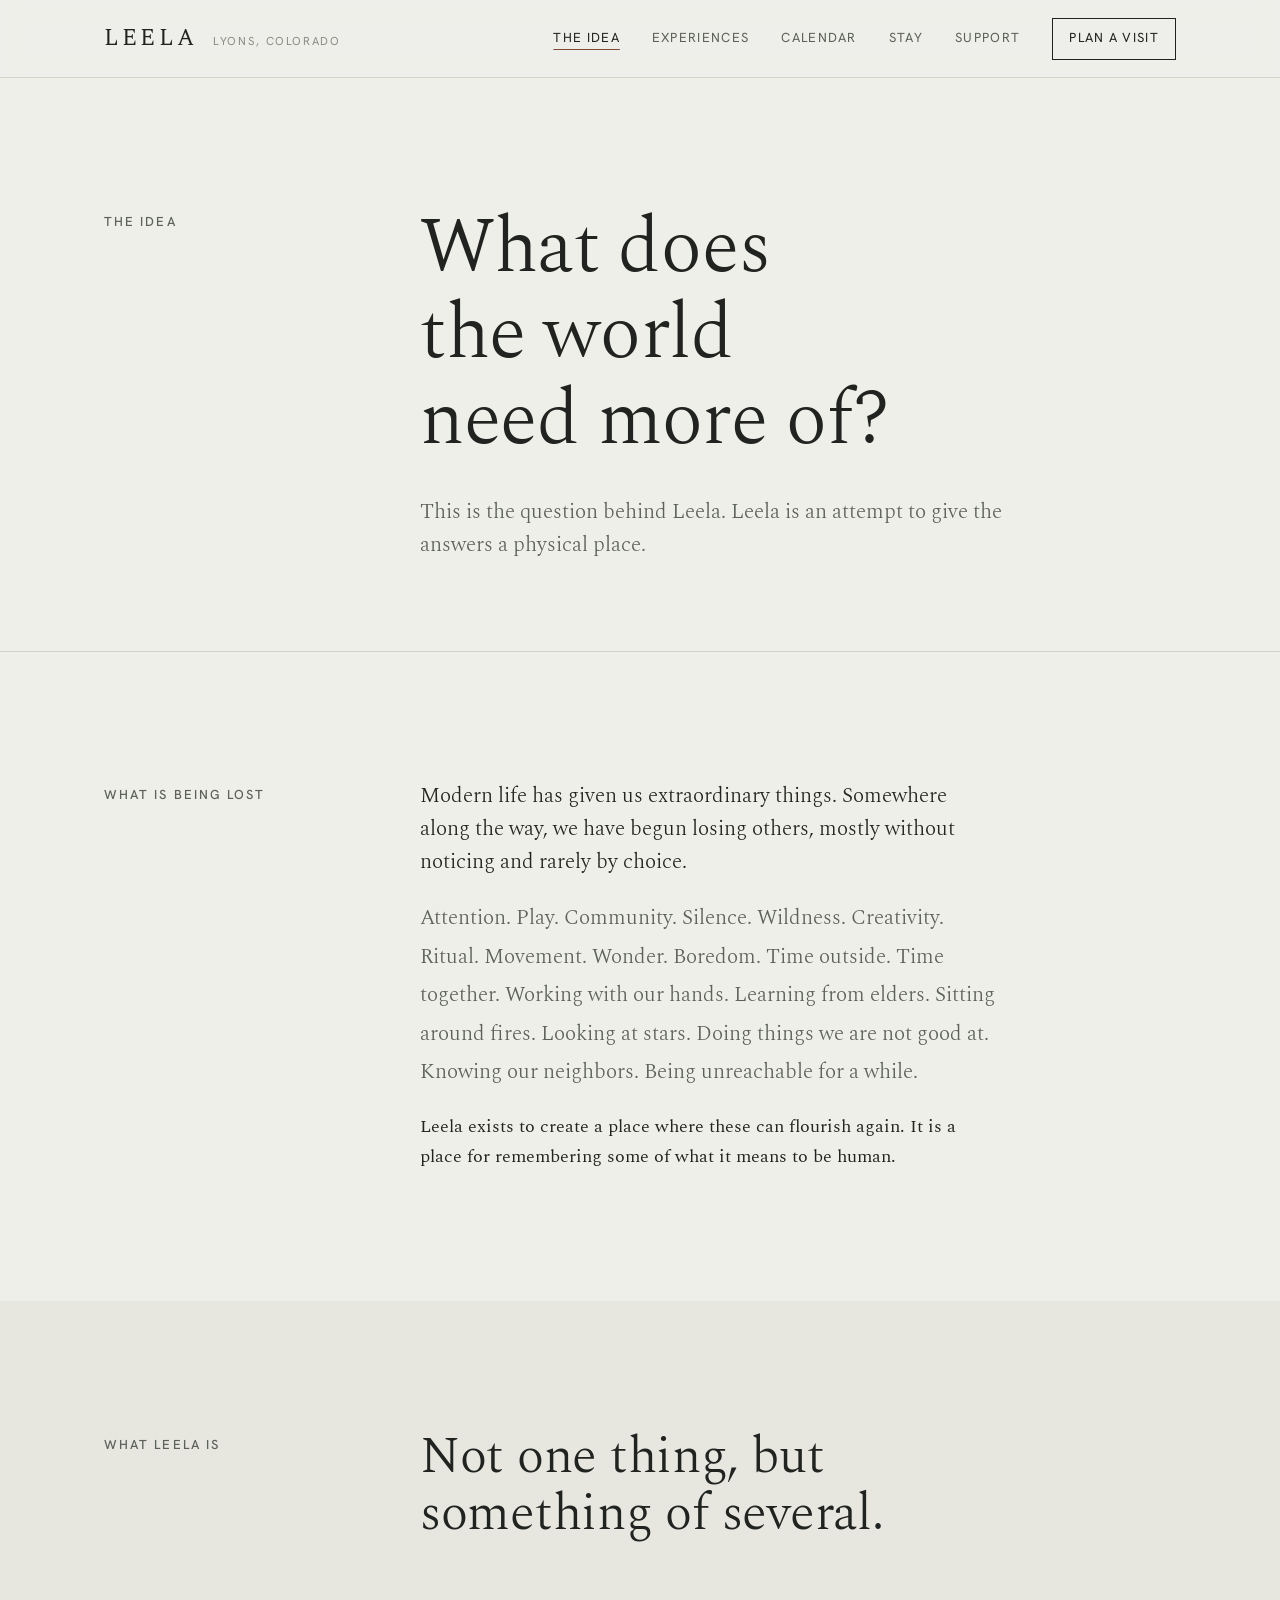
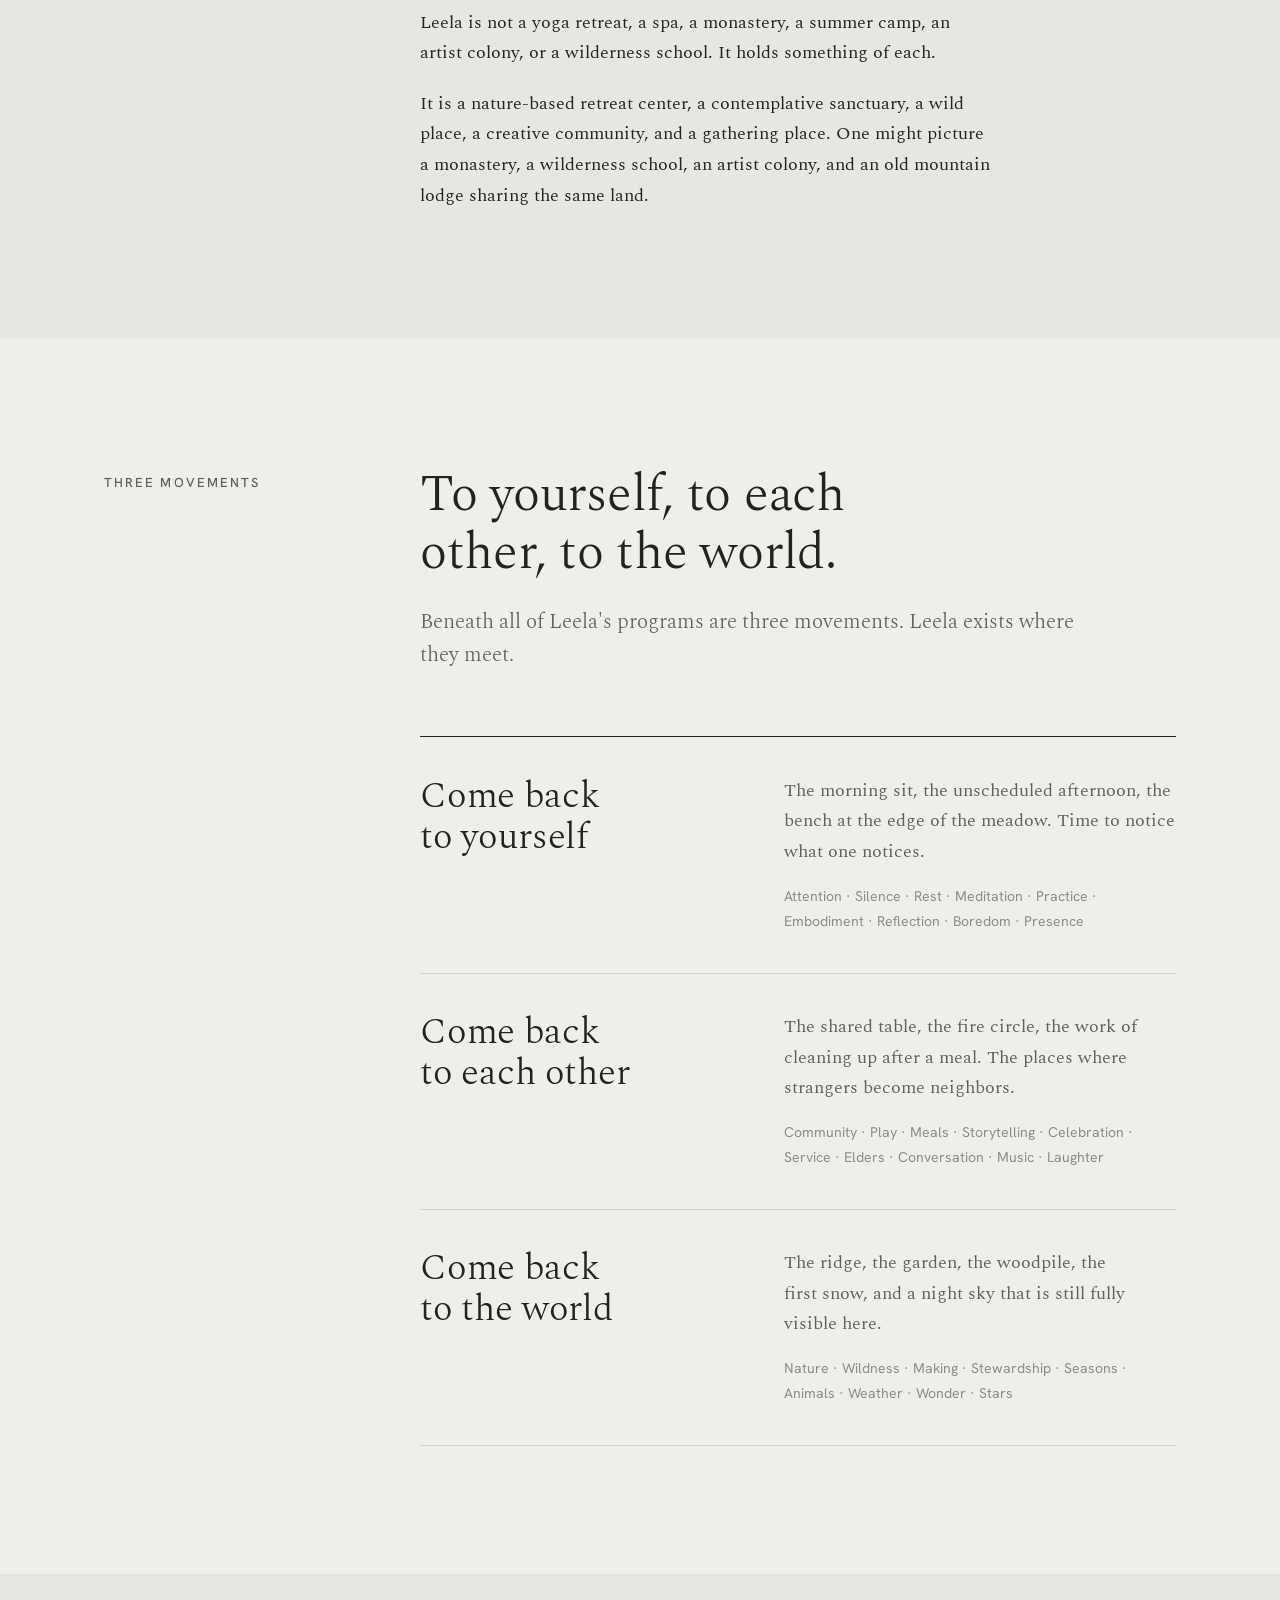
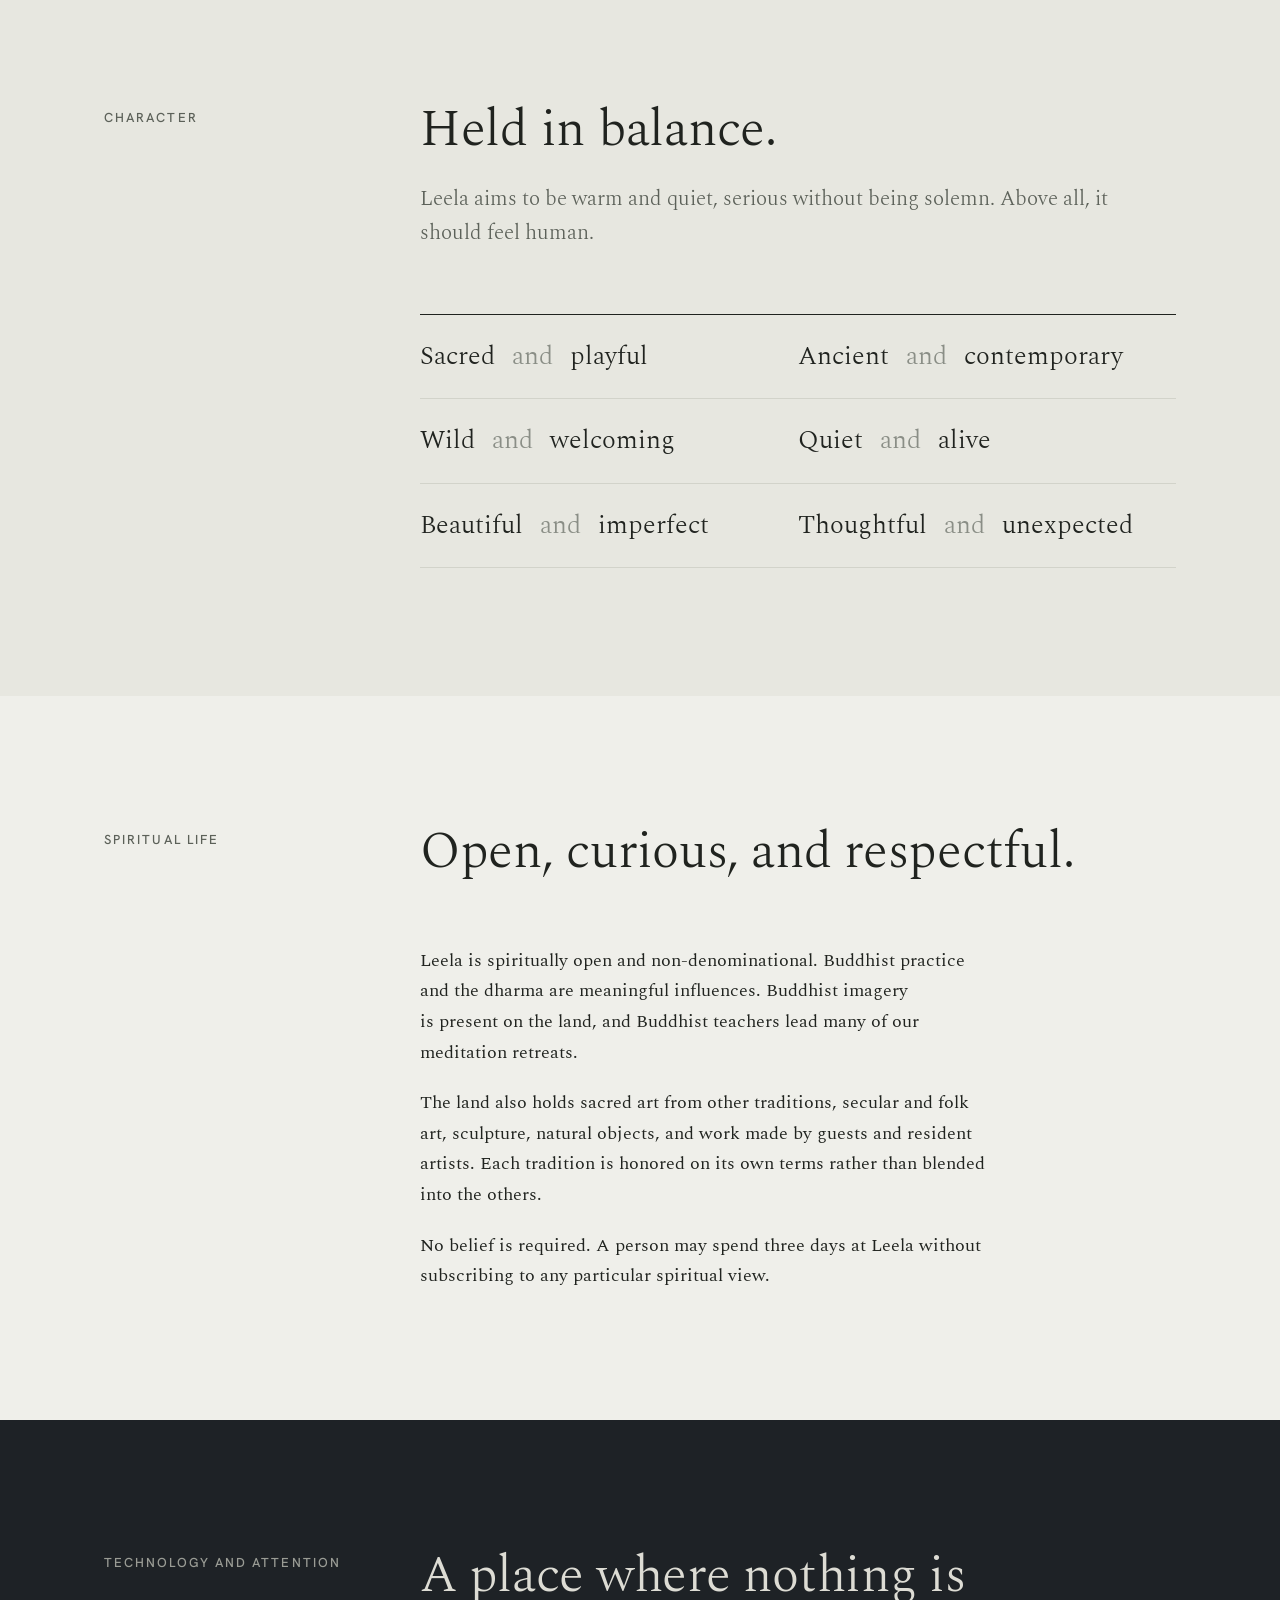
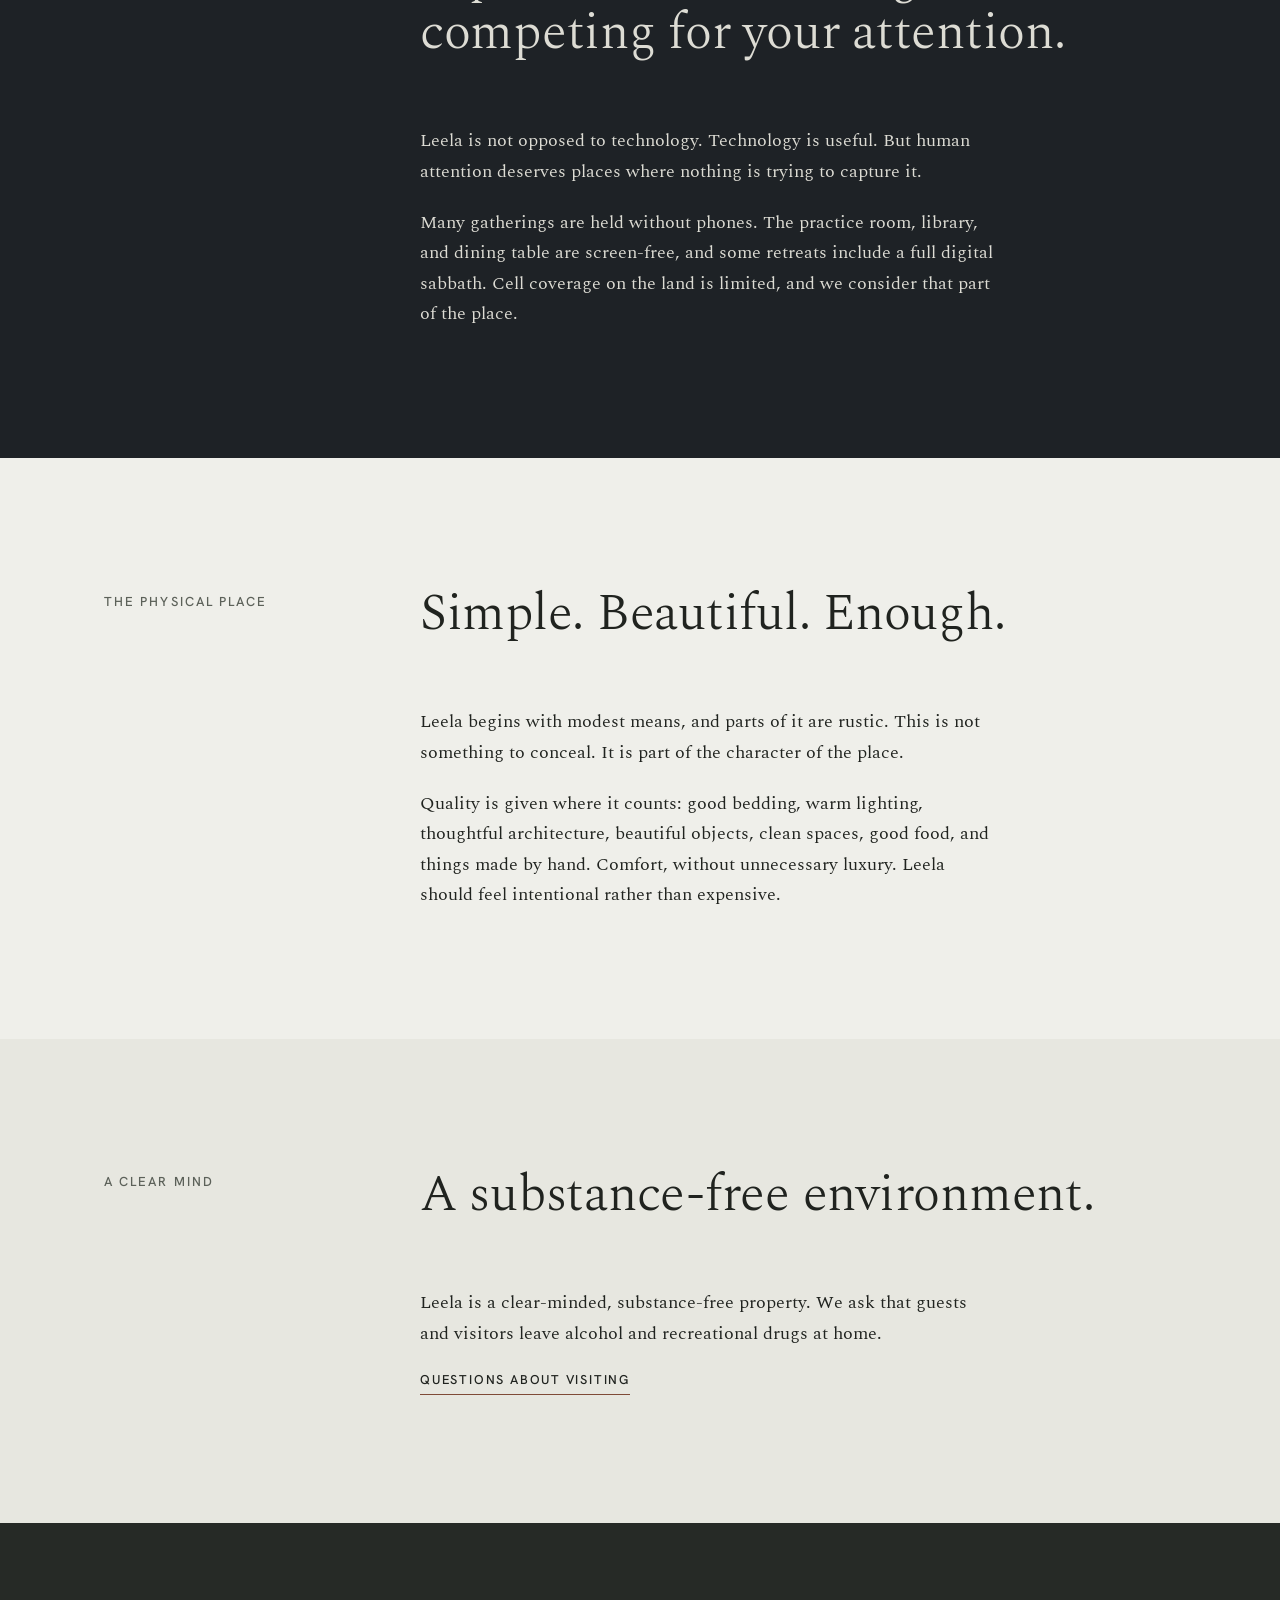
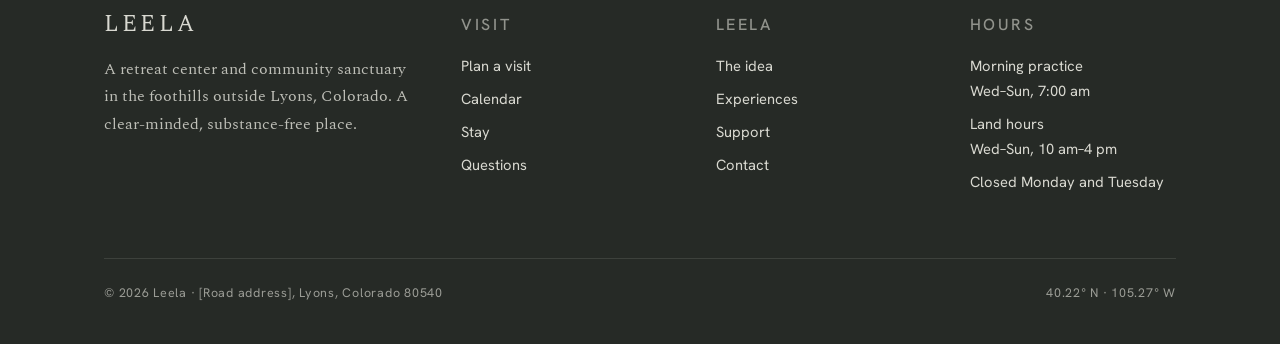
==== commit ff132568: "Refine tone and design: calmer copy, quieter typography, consistent grid Rewrites copy in a measured" ====
--- a/about.html
+++ b/about.html
@@ -4,29 +4,29 @@
 <meta charset="utf-8">
 <meta name="viewport" content="width=device-width, initial-scale=1, viewport-fit=cover">
 <title>The Idea — Leela</title>
-<meta name="description" content="The guiding question behind Leela is simple: what does the world need more of? Leela tries to make physical space for the answers.">
+<meta name="description" content="The guiding question behind Leela is simple: what does the world need more of? Leela makes physical space for the answers.">
 <meta property="og:title" content="The Idea — Leela">
-<meta property="og:description" content="The guiding question behind Leela is simple: what does the world need more of? Leela tries to make physical space for the answers.">
+<meta property="og:description" content="The guiding question behind Leela is simple: what does the world need more of? Leela makes physical space for the answers.">
 <meta property="og:type" content="website">
-<meta name="theme-color" content="#2e4636">
-<link rel="icon" href="data:image/svg+xml,%3Csvg xmlns='http://www.w3.org/2000/svg' viewBox='0 0 64 64'%3E%3Crect width='64' height='64' fill='%23ecede4'/%3E%3Ccircle cx='42' cy='24' r='9' fill='%23a9492f'/%3E%3Cpath d='M0 50 L16 34 L26 42 L40 28 L64 48 V64 H0Z' fill='%232e4636'/%3E%3C/svg%3E">
+<meta name="theme-color" content="#efefea">
+<link rel="icon" href="data:image/svg+xml,%3Csvg xmlns='http://www.w3.org/2000/svg' viewBox='0 0 64 64'%3E%3Crect width='64' height='64' fill='%23efefea'/%3E%3Ccircle cx='42' cy='24' r='9' fill='%237f4b37'/%3E%3Cpath d='M0 50 L16 34 L26 42 L40 28 L64 48 V64 H0Z' fill='%233b4b40'/%3E%3C/svg%3E">
 <link rel="preconnect" href="https://fonts.googleapis.com">
 <link rel="preconnect" href="https://fonts.gstatic.com" crossorigin>
-<link rel="stylesheet" href="https://fonts.googleapis.com/css2?family=Courier+Prime:wght@400;700&amp;family=Hanken+Grotesk:ital,wght@0,400;0,500;0,700;1,400&amp;family=IM+Fell+English:ital@0;1&amp;display=swap">
+<link rel="stylesheet" href="https://fonts.googleapis.com/css2?family=Hanken+Grotesk:wght@400;500&amp;family=Spectral:ital,wght@0,300;0,400;1,300&amp;display=swap">
 <link rel="stylesheet" href="assets/leela.css">
 </head>
 <body>
 <a class="skip" href="#main">Skip to content</a>
 <header class="site-header">
   <div class="wrap">
-    <a class="brand" href="index.html"><span class="brand__name">Leela</span><span class="brand__place">Lyons, Colorado · 5,400 ft</span></a>
+    <a class="brand" href="index.html"><span class="brand__name">Leela</span><span class="brand__place">Lyons, Colorado</span></a>
     <button class="menu-toggle" type="button" aria-expanded="false" aria-controls="site-nav">Menu</button>
     <nav class="nav" id="site-nav" aria-label="Main">
       <a href="about.html" aria-current="page">The Idea</a>
       <a href="experiences.html">Experiences</a>
-      <a href="calendar.html">What's On</a>
+      <a href="calendar.html">Calendar</a>
       <a href="stay.html">Stay</a>
-      <a href="support.html">Keep It Open</a>
+      <a href="support.html">Support</a>
       <a class="nav__cta" href="visit.html">Plan a visit</a>
     </nav>
   </div>
@@ -34,142 +34,127 @@
 <main id="main">
 
   <header class="page-hero">
-    <div class="wrap">
-      <p class="label label--stone">The idea</p>
-      <h1>One simple question.</h1>
-      <p class="lede">What does the world need more of? Leela is an attempt to make physical space for the answers: a few acres of foothills where some of the things modern life is losing can grow back.</p>
+    <div class="wrap grid">
+      <div class="grid__rail"><p class="label">The idea</p></div>
+      <div class="grid__body" style="gap:2rem">
+        <h1>What does the world need more of?</h1>
+        <p class="lede">This is the question behind Leela. Leela is an attempt to give the answers a physical place.</p>
+      </div>
     </div>
   </header>
 
-  <section class="section">
-    <div class="wrap split">
-      <div class="stack">
-        <p class="label label--stone">What we're losing</p>
-        <h2>Somewhere along the way.</h2>
-      </div>
-      <div class="prose">
-        <p>Modern life has given us extraordinary things. We don't want to give them back. But somewhere along the way, we started losing others, mostly without noticing, and mostly without choosing to.</p>
-        <p class="litany"><span>Attention.</span> <span>Play.</span> <span>Community.</span> <span>Silence.</span> <span>Wildness.</span> <span>Creativity.</span> <span>Ritual.</span> <span>Movement.</span> <span>Wonder.</span> <span>Boredom.</span> <span>Time outside.</span> <span>Time together.</span> <span>Working with our hands.</span> <span>Learning from elders.</span> <span>Sitting around fires.</span> <span>Looking at stars.</span> <span>Doing things we're bad at.</span> <span>Knowing our neighbors.</span> <span>Being unreachable for a while.</span></p>
-        <p>Leela exists so these things have a place to flourish again. It's a place for remembering some of what it means to be human.</p>
+  <section class="sec">
+    <div class="wrap grid">
+      <div class="grid__rail"><p class="label">What is being lost</p></div>
+      <div class="grid__body">
+        <div class="prose">
+          <p class="lede">Modern life has given us extraordinary things. Somewhere along the way, we have begun losing others, mostly without noticing and rarely by choice.</p>
+          <p class="qualities">Attention. Play. Community. Silence. Wildness. Creativity. Ritual. Movement. Wonder. Boredom. Time outside. Time together. Working with our hands. Learning from elders. Sitting around fires. Looking at stars. Doing things we are not good at. Knowing our neighbors. Being unreachable for a while.</p>
+          <p>Leela exists to create a place where these can flourish again. It is a place for remembering some of what it means to be human.</p>
+        </div>
       </div>
     </div>
   </section>
 
-  <section class="section section--alt">
-    <div class="wrap split">
-      <div class="stack">
-        <p class="label label--stone">What kind of place this is</p>
-        <h2>A little of everything, and none of them exactly.</h2>
-      </div>
-      <div class="prose">
-        <ul class="nots" aria-label="What Leela is not">
-          <li><s>A yoga retreat.</s></li>
-          <li><s>A spa.</s></li>
-          <li><s>A monastery.</s></li>
-          <li><s>A summer camp.</s></li>
-          <li><s>An artist colony.</s></li>
-          <li><s>A wilderness school.</s></li>
-        </ul>
-        <p>Leela contains something of all of them. If you imagine a monastery, a summer camp, a wilderness school, an artist colony, and an old mountain lodge sharing a kitchen, you're getting close.</p>
-        <p>It's a retreat center, a contemplative sanctuary, a wild place, a creative community, and a gathering place for the town down the road. On different days it leans different ways.</p>
+  <section class="sec sec--tint">
+    <div class="wrap grid">
+      <div class="grid__rail"><p class="label">What Leela is</p></div>
+      <div class="grid__body">
+        <div class="heading"><h2>Not one thing, but something of several.</h2></div>
+        <div class="prose">
+          <p>Leela is not a yoga retreat, a spa, a monastery, a summer camp, an artist colony, or a wilderness school. It holds something of each.</p>
+          <p>It is a nature-based retreat center, a contemplative sanctuary, a wild place, a creative community, and a gathering place. One might picture a monastery, a wilderness school, an artist colony, and an old mountain lodge sharing the same land.</p>
+        </div>
       </div>
     </div>
   </section>
 
-  <section class="section" aria-labelledby="three-title">
-    <div class="wrap">
-      <div class="section-head">
-        <p class="label label--stone">Three movements</p>
-        <h2 id="three-title">Back to yourself, each other, and the world.</h2>
-        <p class="lede">Beneath all the programming are three simple movements. Leela lives where they overlap.</p>
-      </div>
-      <dl class="deflist">
-        <div>
-          <dt>Come back to yourself</dt>
-          <dd><p>Attention, silence, rest, meditation, practice, embodiment, reflection, boredom, presence.</p><p class="muted">The morning sit, the empty bench, the afternoon with nothing scheduled. Time to notice what you notice.</p></dd>
+  <section class="sec" aria-labelledby="three-title">
+    <div class="wrap grid">
+      <div class="grid__rail"><p class="label">Three movements</p></div>
+      <div class="grid__body">
+        <div class="heading">
+          <h2 id="three-title">To yourself, to each other, to the world.</h2>
+          <p class="lede muted">Beneath all of Leela's programs are three movements. Leela exists where they meet.</p>
         </div>
-        <div>
-          <dt>Come back to each other</dt>
-          <dd><p>Community, play, meals, storytelling, celebration, service, elders, conversation, music, laughter.</p><p class="muted">The long table, the fire circle, the dish line after dinner. The places where strangers turn into neighbors.</p></dd>
+        <div class="rows">
+          <div class="row"><h3>Come back to yourself</h3><div class="row__body"><p>The morning sit, the unscheduled afternoon, the bench at the edge of the meadow. Time to notice what one notices.</p><p class="row__meta">Attention · Silence · Rest · Meditation · Practice · Embodiment · Reflection · Boredom · Presence</p></div></div>
+          <div class="row"><h3>Come back to each other</h3><div class="row__body"><p>The shared table, the fire circle, the work of cleaning up after a meal. The places where strangers become neighbors.</p><p class="row__meta">Community · Play · Meals · Storytelling · Celebration · Service · Elders · Conversation · Music · Laughter</p></div></div>
+          <div class="row"><h3>Come back to the world</h3><div class="row__body"><p>The ridge, the garden, the woodpile, the first snow, and a night sky that is still fully visible here.</p><p class="row__meta">Nature · Wildness · Making · Stewardship · Seasons · Animals · Weather · Wonder · Stars</p></div></div>
         </div>
-        <div>
-          <dt>Come back to the world</dt>
-          <dd><p>Nature, wildness, making, stewardship, seasons, animals, weather, wonder, working with the hands, stars.</p><p class="muted">The ridge, the garden, the woodpile, the first snow. The sky at night, which out here is still very much there.</p></dd>
-        </div>
-      </dl>
-    </div>
-  </section>
-
-  <section class="section section--alt" aria-labelledby="feel-title">
-    <div class="wrap">
-      <div class="section-head">
-        <p class="label label--stone">The feeling</p>
-        <h2 id="feel-title">Sacred and a little silly.</h2>
-        <p class="lede">There should be warmth, and humor, and quiet, and every so often something slightly strange. Mostly, Leela should feel human.</p>
-      </div>
-      <div class="pairs">
-        <div>Sacred <span>+</span> playful</div>
-        <div>Ancient <span>+</span> contemporary</div>
-        <div>Wild <span>+</span> welcoming</div>
-        <div>Quiet <span>+</span> alive</div>
-        <div>Beautiful <span>+</span> imperfect</div>
-        <div>Thoughtful <span>+</span> slightly strange</div>
       </div>
     </div>
   </section>
 
-  <section class="section" aria-labelledby="spirit-title">
-    <div class="wrap split">
-      <div class="stack">
-        <p class="label label--stone">Spirit</p>
-        <h2 id="spirit-title">Open, curious, and respectful.</h2>
-      </div>
-      <div class="prose">
-        <p>Leela is spiritually open and belongs to no single tradition. Buddhist practice and the dharma run deep here. You'll find a Buddha on the altar in the practice room, and Buddhist teachers lead many of our meditation retreats.</p>
-        <p>You'll also find sacred art from other traditions, folk art, sculpture, handmade objects, things found on the land, and work made by guests and resident artists. We try to honor each tradition as itself rather than blending them into one soft mood.</p>
-        <p>You can spend three days at Leela without believing anything in particular. Plenty of people do.</p>
+  <section class="sec sec--tint" aria-labelledby="feel-title">
+    <div class="wrap grid">
+      <div class="grid__rail"><p class="label">Character</p></div>
+      <div class="grid__body">
+        <div class="heading">
+          <h2 id="feel-title">Held in balance.</h2>
+          <p class="lede muted">Leela aims to be warm and quiet, serious without being solemn. Above all, it should feel human.</p>
+        </div>
+        <div class="pairs">
+          <div>Sacred <span>and</span> playful</div>
+          <div>Ancient <span>and</span> contemporary</div>
+          <div>Wild <span>and</span> welcoming</div>
+          <div>Quiet <span>and</span> alive</div>
+          <div>Beautiful <span>and</span> imperfect</div>
+          <div>Thoughtful <span>and</span> unexpected</div>
+        </div>
       </div>
     </div>
   </section>
 
-  <section class="section night" aria-labelledby="attention-title">
-    <canvas data-stars aria-hidden="true" style="color: var(--star)"></canvas>
-    <div class="wrap split">
-      <div class="stack">
-        <p class="label">Technology &amp; attention</p>
-        <h2 id="attention-title">Somewhere nothing is trying to get your attention.</h2>
-      </div>
-      <div class="prose">
-        <p>Leela isn't against technology. Technology is useful, and we use it. But human attention deserves a few places where nothing is trying to capture it.</p>
-        <p>Many gatherings are phone-free. There's a basket by the door of the House, and a lot of people are surprised how glad they are to leave their phone in it. The practice room, the library, and the dinner table are screen-free. Some retreats include a full digital sabbath.</p>
-        <p>Signal on the land is patchy anyway. We've decided to count that as a feature.</p>
+  <section class="sec" aria-labelledby="spirit-title">
+    <div class="wrap grid">
+      <div class="grid__rail"><p class="label">Spiritual life</p></div>
+      <div class="grid__body">
+        <div class="heading"><h2 id="spirit-title">Open, curious, and respectful.</h2></div>
+        <div class="prose">
+          <p>Leela is spiritually open and non-denominational. Buddhist practice and the dharma are meaningful influences. Buddhist imagery is present on the land, and Buddhist teachers lead many of our meditation retreats.</p>
+          <p>The land also holds sacred art from other traditions, secular and folk art, sculpture, natural objects, and work made by guests and resident artists. Each tradition is honored on its own terms rather than blended into the others.</p>
+          <p>No belief is required. A person may spend three days at Leela without subscribing to any particular spiritual view.</p>
+        </div>
       </div>
     </div>
   </section>
 
-  <section class="section" aria-labelledby="enough-title">
-    <div class="wrap split">
-      <div class="stack">
-        <p class="label label--stone">How the place is made</p>
-        <h2 id="enough-title">Simple. Beautiful. Enough.</h2>
-      </div>
-      <div class="prose">
-        <p>Leela started with limited resources, and some of it is rustic. We're not hiding that. Expect gravel paths, wood heat, and a fair amount of weather.</p>
-        <p>We spend money where it counts: good bedding, warm lighting, careful building, beautiful objects, clean spaces, good food, and things made by hand. Comfort without unnecessary luxury. We'd like Leela to feel intentional rather than expensive.</p>
+  <section class="sec night" aria-labelledby="attention-title">
+    <div class="wrap grid">
+      <div class="grid__rail"><p class="label">Technology and attention</p></div>
+      <div class="grid__body">
+        <div class="heading"><h2 id="attention-title">A place where nothing is competing for your attention.</h2></div>
+        <div class="prose">
+          <p>Leela is not opposed to technology. Technology is useful. But human attention deserves places where nothing is trying to capture it.</p>
+          <p>Many gatherings are held without phones. The practice room, library, and dining table are screen-free, and some retreats include a full digital sabbath. Cell coverage on the land is limited, and we consider that part of the place.</p>
+        </div>
       </div>
     </div>
   </section>
 
-  <section class="section section--alt" aria-labelledby="clear-title">
-    <div class="wrap split">
-      <div class="stack">
-        <p class="label label--stone">A clear-minded place</p>
-        <h2 id="clear-title">Leela is substance-free.</h2>
+  <section class="sec" aria-labelledby="enough-title">
+    <div class="wrap grid">
+      <div class="grid__rail"><p class="label">The physical place</p></div>
+      <div class="grid__body">
+        <div class="heading"><h2 id="enough-title">Simple. Beautiful. Enough.</h2></div>
+        <div class="prose">
+          <p>Leela begins with modest means, and parts of it are rustic. This is not something to conceal. It is part of the character of the place.</p>
+          <p>Quality is given where it counts: good bedding, warm lighting, thoughtful architecture, beautiful objects, clean spaces, good food, and things made by hand. Comfort, without unnecessary luxury. Leela should feel intentional rather than expensive.</p>
+        </div>
       </div>
-      <div class="prose">
-        <p>Leela is a clear-minded, substance-free property. We ask guests to leave alcohol and recreational drugs at home. It keeps the land quiet, the evenings honest, and the mornings easy.</p>
-        <p class="muted">Prescribed medications are, of course, your own business.</p>
-        <p><a class="arrow-link" href="visit.html#faq">More in the FAQ</a></p>
+    </div>
+  </section>
+
+  <section class="sec sec--tint" aria-labelledby="clear-title">
+    <div class="wrap grid">
+      <div class="grid__rail"><p class="label">A clear mind</p></div>
+      <div class="grid__body">
+        <div class="heading"><h2 id="clear-title">A substance-free environment.</h2></div>
+        <div class="prose">
+          <p>Leela is a clear-minded, substance-free property. We ask that guests and visitors leave alcohol and recreational drugs at home.</p>
+          <a class="more" href="visit.html#faq">Questions about visiting</a>
+        </div>
       </div>
     </div>
   </section>
@@ -178,25 +163,25 @@
 <footer class="site-footer">
   <div class="wrap">
     <div class="footer-grid">
-      <div class="stack">
-        <p class="big">What the world needs more of.</p>
-        <p>A retreat center and community sanctuary in the foothills outside Lyons, Colorado. Leela is a clear-minded, substance-free place.</p>
+      <div>
+        <span class="brand__name">Leela</span>
+        <p>A retreat center and community sanctuary in the foothills outside Lyons, Colorado. A clear-minded, substance-free place.</p>
       </div>
       <div>
-        <p class="label">Come</p>
-        <ul><li><a href="visit.html">Plan a visit</a></li><li><a href="calendar.html">What's on</a></li><li><a href="stay.html">Stay awhile</a></li><li><a href="visit.html#faq">Questions</a></li></ul>
+        <p class="label">Visit</p>
+        <ul><li><a href="visit.html">Plan a visit</a></li><li><a href="calendar.html">Calendar</a></li><li><a href="stay.html">Stay</a></li><li><a href="visit.html#faq">Questions</a></li></ul>
       </div>
       <div>
         <p class="label">Leela</p>
-        <ul><li><a href="about.html">The idea</a></li><li><a href="experiences.html">Experiences</a></li><li><a href="support.html">Keep it open</a></li><li><a href="visit.html#contact">Contact</a></li></ul>
+        <ul><li><a href="about.html">The idea</a></li><li><a href="experiences.html">Experiences</a></li><li><a href="support.html">Support</a></li><li><a href="visit.html#contact">Contact</a></li></ul>
       </div>
       <div>
         <p class="label">Hours</p>
-        <ul><li>Morning practice<br>Wed–Sun, 7am</li><li>Land hours<br>Wed–Sun, 10–4</li><li>Mon &amp; Tue<br>The land rests</li></ul>
+        <ul><li>Morning practice<br>Wed–Sun, 7:00 am</li><li>Land hours<br>Wed–Sun, 10 am–4 pm</li><li>Closed Monday and Tuesday</li></ul>
       </div>
     </div>
     <div class="footer-base">
-      <span>© <span data-year>2026</span> Leela · <span data-ph="address">[Road address], Lyons, CO 80540</span></span>
+      <span>© <span data-year>2026</span> Leela · <span data-ph="address">[Road address], Lyons, Colorado 80540</span></span>
       <span>40.22° N · 105.27° W</span>
     </div>
   </div>
--- a/assets/leela.css
+++ b/assets/leela.css
@@ -1,97 +1,76 @@
 /* ==========================================================================
    LEELA — shared stylesheet
-   Palette is drawn from the land outside Lyons: pale sage paper, pine ink,
-   Lyons red sandstone, rock lichen, and the night sky over the foothills.
+   Quiet structure: one grid, a narrow label rail, generous space, hairlines.
+   Colors from the land outside Lyons: pale stone, pine, ink, and a single
+   muted sandstone accent.
    ========================================================================== */
 
 :root {
-  --paper: #ecede4;
-  --paper-2: #e1e3d6;
-  --paper-3: #d6d9c9;
-  --ink: #1f241e;
-  --ink-soft: #4b5247;
-  --rule: #c3c7b6;
-  --pine: #2e4636;
-  --stone: #a9492f;       /* Lyons sandstone */
-  --stone-soft: #d9a58f;
-  --lichen: #b3ad3c;
-  --night: #1b2140;
-  --night-2: #262e55;
-  --night-ink: #ebe8d8;
-  --star: #f3e9b8;
-  --dawn: #efd9b4;
-  --noon: #cfdde0;
-  --note: #f6f3e2;
-  --note-ink: #232720;
-  --shadow: rgba(31, 36, 30, .16);
-  --footer: #2e4636;
-  --footer-ink: #ecede4;
-
-  --display: "IM Fell English", "Iowan Old Style", "Palatino Linotype", Palatino, Georgia, serif;
-  --body: "Hanken Grotesk", "Segoe UI", system-ui, -apple-system, sans-serif;
-  --mono: "Courier Prime", "Courier New", ui-monospace, monospace;
-
-  --step--1: .875rem;
-  --step-0: 1.0625rem;
+  --paper: #efefea;
+  --paper-2: #e7e7e0;
+  --ink: #20231f;
+  --ink-soft: #5c6159;
+  --ink-faint: #8a8e86;
+  --rule: #d2d3ca;
+  --accent: #7f4b37;      /* Lyons sandstone, muted */
+  --night: #1e2226;
+  --night-ink: #dddcd4;
+  --night-soft: #9a9c95;
+  --night-rule: #3a3f43;
+  --footer: #262a26;
+  --footer-ink: #d9d9d1;
+
+  --serif: "Spectral", "Iowan Old Style", "Palatino Linotype", Georgia, serif;
+  --sans: "Hanken Grotesk", "Segoe UI", system-ui, -apple-system, sans-serif;
+
+  --step--1: .8125rem;
+  --step-0: 1.125rem;
   --step-1: 1.3rem;
-  --step-2: 1.7rem;
-  --step-3: clamp(2rem, 1.5rem + 2vw, 2.75rem);
-  --step-4: clamp(2.5rem, 1.6rem + 3.6vw, 4.25rem);
-  --step-5: clamp(3rem, 1.8rem + 5.4vw, 6.25rem);
-
-  --gutter: clamp(16px, 4vw, 48px);
-  --wrap: 1180px;
-  --measure: 38rem;
+  --step-2: 1.6rem;
+  --step-3: clamp(1.75rem, 1.4rem + 1.4vw, 2.3rem);
+  --step-4: clamp(2.1rem, 1.5rem + 2.4vw, 3.2rem);
+  --step-5: clamp(2.6rem, 1.6rem + 4vw, 4.8rem);
+
+  --gutter: clamp(20px, 5vw, 64px);
+  --wrap: 1200px;
+  --measure: 36rem;
+  --space: clamp(5rem, 10vw, 9rem);
 
   color-scheme: light;
 }
 
 @media (prefers-color-scheme: dark) {
   :root:not([data-theme="light"]) {
-    --paper: #151914;
-    --paper-2: #1c211b;
-    --paper-3: #252b23;
-    --ink: #e3e5d8;
-    --ink-soft: #a6ad9c;
-    --rule: #363d33;
-    --pine: #93b39d;
-    --stone: #e0876a;
-    --stone-soft: #6e3a2b;
-    --lichen: #d4ce68;
-    --night: #0e1229;
-    --night-2: #181e3d;
-    --night-ink: #e6e3d2;
-    --note: #2a2f27;
-    --note-ink: #e3e5d8;
-    --shadow: rgba(0, 0, 0, .45);
-    --dawn: #4a3b27;
-    --noon: #1f3238;
-    --footer: #1d2a21;
-    --footer-ink: #e3e5d8;
+    --paper: #171917;
+    --paper-2: #1d201d;
+    --ink: #e2e2da;
+    --ink-soft: #a4a89f;
+    --ink-faint: #767a72;
+    --rule: #33372f;
+    --accent: #c99a82;
+    --night: #101214;
+    --night-ink: #dddcd4;
+    --night-soft: #8f918a;
+    --night-rule: #2c3033;
+    --footer: #111311;
+    --footer-ink: #cfcfc7;
     color-scheme: dark;
   }
 }
 :root[data-theme="dark"] {
-  --paper: #151914;
-  --paper-2: #1c211b;
-  --paper-3: #252b23;
-  --ink: #e3e5d8;
-  --ink-soft: #a6ad9c;
-  --rule: #363d33;
-  --pine: #93b39d;
-  --stone: #e0876a;
-  --stone-soft: #6e3a2b;
-  --lichen: #d4ce68;
-  --night: #0e1229;
-  --night-2: #181e3d;
-  --night-ink: #e6e3d2;
-  --note: #2a2f27;
-  --note-ink: #e3e5d8;
-  --shadow: rgba(0, 0, 0, .45);
-  --dawn: #4a3b27;
-  --noon: #1f3238;
-  --footer: #1d2a21;
-  --footer-ink: #e3e5d8;
+  --paper: #171917;
+  --paper-2: #1d201d;
+  --ink: #e2e2da;
+  --ink-soft: #a4a89f;
+  --ink-faint: #767a72;
+  --rule: #33372f;
+  --accent: #c99a82;
+  --night: #101214;
+  --night-ink: #dddcd4;
+  --night-soft: #8f918a;
+  --night-rule: #2c3033;
+  --footer: #111311;
+  --footer-ink: #cfcfc7;
   color-scheme: dark;
 }
 
@@ -103,43 +82,43 @@
   margin: 0;
   background: var(--paper);
   color: var(--ink);
-  font: 400 var(--step-0)/1.6 var(--body);
+  font: 400 var(--step-0)/1.7 var(--serif);
   -webkit-font-smoothing: antialiased;
   overflow-x: hidden;
 }
 img, svg { max-width: 100%; }
-a { color: inherit; text-decoration-thickness: 1px; text-underline-offset: .2em; }
-a:hover { color: var(--stone); }
-:focus-visible { outline: 2px dashed var(--stone); outline-offset: 3px; }
+a { color: inherit; text-decoration: underline; text-decoration-thickness: 1px; text-decoration-color: var(--rule); text-underline-offset: .25em; transition: text-decoration-color .2s, color .2s; }
+a:hover { text-decoration-color: currentColor; }
+:focus-visible { outline: 1px solid var(--accent); outline-offset: 4px; }
 [hidden] { display: none !important; }
 
-h1, h2, h3, h4 {
-  font-family: var(--display);
-  font-weight: 400;
-  line-height: 1.05;
-  letter-spacing: -.01em;
+h1, h2, h3 {
+  font-family: var(--serif);
+  font-weight: 300;
+  line-height: 1.12;
+  letter-spacing: -.005em;
   text-wrap: balance;
   margin: 0;
 }
 p { margin: 0; text-wrap: pretty; }
-ul, ol { margin: 0; padding: 0; }
+ul, ol { margin: 0; padding: 0; list-style: none; }
 
 .wrap { width: 100%; max-width: var(--wrap); margin-inline: auto; padding-inline: var(--gutter); }
-.measure { max-width: var(--measure); }
-.stack { display: grid; gap: 1.1rem; align-content: start; }
-.stack-lg { display: grid; gap: 2rem; align-content: start; }
+.stack { display: grid; gap: 1.25rem; align-content: start; }
+.prose { display: grid; gap: 1.25rem; max-width: var(--measure); align-content: start; }
 
 .label {
-  font-family: var(--mono);
+  font-family: var(--sans);
   font-size: var(--step--1);
-  letter-spacing: .08em;
+  font-weight: 500;
+  letter-spacing: .16em;
   text-transform: uppercase;
   color: var(--ink-soft);
-}
-.label--stone { color: var(--stone); }
-.lede { font-size: var(--step-1); line-height: 1.5; color: var(--ink); }
+  line-height: 1.5;
+}
+.lede { font-size: var(--step-1); line-height: 1.6; font-weight: 300; }
 .muted { color: var(--ink-soft); }
-.italic { font-family: var(--display); font-style: italic; }
+.small { font-family: var(--sans); font-size: .9rem; line-height: 1.6; color: var(--ink-soft); }
 .skip { position: absolute; left: -999px; top: 0; }
 .skip:focus { left: 16px; top: 16px; background: var(--ink); color: var(--paper); padding: .5rem .8rem; z-index: 99; }
 
@@ -149,44 +128,33 @@
   position: sticky;
   top: env(safe-area-inset-top, 0px);
   z-index: 20;
-  background: color-mix(in srgb, var(--paper) 92%, transparent);
-  backdrop-filter: blur(6px);
+  background: color-mix(in srgb, var(--paper) 94%, transparent);
+  backdrop-filter: blur(8px);
   border-bottom: 1px solid var(--rule);
 }
-.site-header .wrap {
-  display: flex;
-  align-items: center;
-  justify-content: space-between;
-  gap: 1.5rem;
-  padding-block: .75rem;
-}
-.brand { display: flex; align-items: baseline; gap: .8rem; text-decoration: none; }
-.brand__name { font-family: var(--display); font-size: 1.9rem; line-height: 1; }
-.brand__place { font-family: var(--mono); font-size: .75rem; color: var(--ink-soft); letter-spacing: .04em; }
-.nav { display: flex; align-items: center; gap: 1.4rem; }
-.nav a { text-decoration: none; font-size: .98rem; }
-.nav a[aria-current="page"] { text-decoration: underline; text-decoration-color: var(--stone); text-decoration-thickness: 2px; }
-.nav__cta {
-  font-family: var(--mono);
-  font-size: .85rem !important;
-  border: 1px solid var(--ink);
-  padding: .45rem .8rem;
-  letter-spacing: .03em;
-}
-.nav__cta:hover { background: var(--ink); color: var(--paper) !important; }
+.site-header .wrap { display: flex; align-items: center; justify-content: space-between; gap: 2rem; padding-block: 1.1rem; }
+.brand { display: flex; align-items: baseline; gap: 1rem; text-decoration: none; }
+.brand__name { font-family: var(--serif); font-weight: 400; font-size: 1.45rem; letter-spacing: .14em; text-transform: uppercase; line-height: 1; }
+.brand__place { font-family: var(--sans); font-size: .72rem; letter-spacing: .14em; text-transform: uppercase; color: var(--ink-faint); }
+.nav { display: flex; align-items: center; gap: 2rem; }
+.nav a { font-family: var(--sans); font-size: .82rem; letter-spacing: .1em; text-transform: uppercase; text-decoration: none; color: var(--ink-soft); }
+.nav a:hover, .nav a[aria-current="page"] { color: var(--ink); }
+.nav a[aria-current="page"] { text-decoration: underline; text-decoration-color: var(--accent); text-underline-offset: .5em; }
+.nav .nav__cta { color: var(--ink); border: 1px solid var(--ink); padding: .55rem 1rem; text-decoration: none; }
+.nav .nav__cta:hover { background: var(--ink); color: var(--paper); }
 .menu-toggle {
   display: none;
-  font: inherit;
-  font-family: var(--mono);
-  font-size: .85rem;
+  font-family: var(--sans);
+  font-size: .78rem;
+  letter-spacing: .14em;
+  text-transform: uppercase;
   background: none;
   color: var(--ink);
-  border: 1px solid var(--ink);
-  padding: .4rem .7rem;
+  border: 1px solid var(--rule);
+  padding: .5rem .8rem;
   cursor: pointer;
 }
-
-@media (max-width: 960px) {
+@media (max-width: 1000px) {
   .brand__place { display: none; }
   .menu-toggle { display: inline-block; }
   .nav {
@@ -194,454 +162,294 @@
     position: absolute;
     left: 0; right: 0; top: 100%;
     flex-direction: column;
-    align-items: flex-start;
+    align-items: stretch;
     gap: 0;
     background: var(--paper);
     border-bottom: 1px solid var(--rule);
-    padding: .5rem var(--gutter) 1.25rem;
+    padding: .5rem var(--gutter) 1.5rem;
   }
   .nav.is-open { display: flex; }
-  .nav a { padding-block: .6rem; font-size: 1.15rem; width: 100%; border-bottom: 1px solid var(--rule); }
-  .nav .nav__cta { margin-top: 1rem; width: auto; border: 1px solid var(--ink); padding: .5rem .9rem; }
-}
-
-/* ---------- Buttons & links ---------- */
-
-.btn-row { display: flex; flex-wrap: wrap; gap: .8rem 1.2rem; align-items: center; }
+  .nav a { padding-block: .9rem; border-bottom: 1px solid var(--rule); }
+  .nav .nav__cta { margin-top: 1.25rem; text-align: center; }
+}
+
+/* ---------- Buttons ---------- */
+
+.btn-row { display: flex; flex-wrap: wrap; gap: 1rem 1.5rem; align-items: center; }
 .btn {
   display: inline-block;
-  font-family: var(--mono);
-  font-size: .95rem;
-  letter-spacing: .02em;
+  font-family: var(--sans);
+  font-size: .8rem;
+  font-weight: 500;
+  letter-spacing: .14em;
+  text-transform: uppercase;
   text-decoration: none;
-  padding: .75rem 1.15rem;
+  padding: .95rem 1.4rem;
   border: 1px solid var(--ink);
   background: var(--ink);
   color: var(--paper);
   cursor: pointer;
-}
-.btn:hover { background: var(--stone); border-color: var(--stone); color: var(--paper); }
+  transition: background .2s, color .2s;
+}
+.btn:hover { background: transparent; color: var(--ink); }
 .btn--ghost { background: transparent; color: var(--ink); }
-.btn--ghost:hover { background: var(--ink); border-color: var(--ink); color: var(--paper); }
-.arrow-link { font-family: var(--mono); font-size: .95rem; text-decoration: none; border-bottom: 1px solid currentColor; padding-bottom: 2px; }
-.arrow-link::after { content: " \2192"; }
-
-/* ---------- Sections ---------- */
-
-.section { padding-block: clamp(4rem, 8vw, 7.5rem); }
-.section--tight { padding-block: clamp(2.5rem, 5vw, 4rem); }
-.section--alt { background: var(--paper-2); }
-.section--rule { border-top: 1px solid var(--rule); }
-.section-head { display: grid; gap: 1rem; margin-bottom: clamp(2rem, 4vw, 3.5rem); max-width: 46rem; }
-.section-head h2 { font-size: var(--step-4); }
-
-/* ---------- Home hero ---------- */
-
-.hero { padding-block: clamp(3rem, 7vw, 6rem) 0; position: relative; }
-.hero__eyebrow { margin-bottom: 1.5rem; }
-.hero h1 { font-size: var(--step-5); max-width: 12ch; }
-.hero h1 em { color: var(--stone); }
-.hero__field {
-  margin-top: clamp(1.75rem, 3vw, 2.5rem);
-  font-family: var(--display);
-  font-style: italic;
-  font-size: clamp(1.35rem, 1rem + 1.5vw, 2.15rem);
-  line-height: 1.45;
+.btn--ghost:hover { background: var(--ink); color: var(--paper); }
+.more { font-family: var(--sans); font-size: .8rem; font-weight: 500; letter-spacing: .14em; text-transform: uppercase; text-decoration: none; color: var(--ink); border-bottom: 1px solid var(--accent); padding-bottom: .2rem; justify-self: start; }
+.more:hover { color: var(--accent); }
+
+/* ---------- Section grid: label rail + body ---------- */
+
+.sec { padding-block: var(--space); }
+.sec + .sec { border-top: 1px solid var(--rule); }
+.sec--tint { background: var(--paper-2); }
+.sec--tint + .sec, .sec + .sec--tint { border-top: 0; }
+.grid { display: grid; grid-template-columns: minmax(0, 3fr) minmax(0, 9fr); gap: 2rem clamp(2rem, 5vw, 5rem); }
+.grid__rail { padding-top: .35rem; }
+.grid__body { display: grid; gap: clamp(2.5rem, 5vw, 4rem); align-content: start; min-width: 0; }
+.heading { display: grid; gap: 1.5rem; max-width: 44rem; }
+.heading h2 { font-size: var(--step-4); }
+@media (max-width: 820px) {
+  .grid { grid-template-columns: 1fr; gap: 1.25rem; }
+  .grid__rail { padding-top: 0; }
+}
+
+/* ---------- Hero ---------- */
+
+.hero { padding-block: clamp(5rem, 12vw, 10rem) clamp(4rem, 8vw, 6rem); }
+.hero h1 { font-size: var(--step-5); max-width: 14ch; }
+.hero__lower { display: grid; grid-template-columns: minmax(0, 3fr) minmax(0, 9fr); gap: 2rem clamp(2rem, 5vw, 5rem); margin-top: clamp(3rem, 6vw, 5rem); }
+.hero__lower .body { display: grid; gap: 2.25rem; max-width: 40rem; }
+.qualities { font-size: var(--step-1); font-weight: 300; line-height: 1.85; color: var(--ink-soft); }
+@media (max-width: 820px) { .hero__lower { grid-template-columns: 1fr; } }
+
+.page-hero { padding-block: clamp(4.5rem, 10vw, 8rem) clamp(3.5rem, 7vw, 5.5rem); border-bottom: 1px solid var(--rule); }
+.page-hero h1 { font-size: var(--step-5); max-width: 16ch; }
+.page-hero .lede { max-width: 38rem; color: var(--ink-soft); }
+
+/* A single drawn line of the foothills */
+.horizon { display: block; width: 100%; height: clamp(40px, 7vw, 90px); }
+.horizon path { fill: none; stroke: var(--ink-faint); stroke-width: 1; vector-effect: non-scaling-stroke; }
+.horizon path + path { stroke: var(--rule); }
+
+/* ---------- Day log ---------- */
+
+.log { border-top: 1px solid var(--ink); }
+.log li { display: grid; grid-template-columns: 5rem minmax(0, 1fr); gap: 1.5rem; padding-block: 1rem; border-bottom: 1px solid var(--rule); }
+.log time { font-family: var(--sans); font-size: .85rem; letter-spacing: .04em; color: var(--ink-faint); font-variant-numeric: tabular-nums; padding-top: .25rem; }
+.log li span { color: var(--ink-soft); }
+.log li.is-now time { color: var(--accent); }
+.log li.is-now span { color: var(--ink); }
+
+/* ---------- Three movements ---------- */
+
+.movements { display: grid; grid-template-columns: repeat(3, minmax(0, 1fr)); gap: 2.5rem clamp(1.5rem, 3vw, 3rem); }
+.movement { display: grid; gap: .9rem; align-content: start; border-top: 1px solid var(--ink); padding-top: 1.5rem; }
+.movement h3 { font-size: var(--step-2); }
+.movement p { color: var(--ink-soft); }
+.movement .words { font-family: var(--sans); font-size: .88rem; line-height: 1.9; color: var(--ink-faint); }
+@media (max-width: 820px) { .movements { grid-template-columns: 1fr; } }
+
+.venn { width: 100%; max-width: 300px; height: auto; }
+.venn circle { fill: none; stroke: var(--ink-faint); stroke-width: 1; }
+.venn text { font-family: var(--sans); font-size: 10px; fill: var(--ink-soft); letter-spacing: .16em; text-transform: uppercase; }
+.venn .center { font-family: var(--serif); font-size: 15px; fill: var(--accent); letter-spacing: .18em; }
+
+/* ---------- Rows ---------- */
+
+.rows { border-top: 1px solid var(--ink); }
+.row { display: grid; grid-template-columns: minmax(0, 4fr) minmax(0, 5fr); gap: 1rem clamp(2rem, 4vw, 4rem); padding-block: clamp(1.75rem, 3vw, 2.5rem); border-bottom: 1px solid var(--rule); }
+.row h3 { font-size: var(--step-3); }
+.row__note { display: block; margin-top: .75rem; }
+.row__body { display: grid; gap: 1rem; align-content: start; max-width: var(--measure); }
+.row__body > p:not(.row__meta):not(.small) { color: var(--ink-soft); }
+.row__meta { font-family: var(--sans); font-size: .88rem; line-height: 1.8; color: var(--ink-faint); }
+a.row { text-decoration: none; color: inherit; }
+a.row h3 { transition: color .2s; }
+a.row:hover h3 { color: var(--accent); }
+@media (max-width: 700px) { .row { grid-template-columns: 1fr; } }
+
+/* ---------- Daily rhythm ---------- */
+
+.rhythm { display: grid; grid-template-columns: repeat(3, minmax(0, 1fr)); border-top: 1px solid var(--ink); border-bottom: 1px solid var(--rule); }
+.rhythm__part { padding: 2rem clamp(1rem, 2.5vw, 2.25rem) 2.25rem; display: grid; gap: 1.1rem; align-content: start; }
+.rhythm__part:first-child { padding-left: 0; }
+.rhythm__part + .rhythm__part { border-left: 1px solid var(--rule); }
+.rhythm__part h3 { font-size: var(--step-2); }
+.rhythm__part ul { display: grid; gap: .1rem; color: var(--ink-soft); }
+@media (max-width: 820px) {
+  .rhythm { grid-template-columns: 1fr; }
+  .rhythm__part, .rhythm__part:first-child { padding: 1.75rem 0; }
+  .rhythm__part + .rhythm__part { border-left: 0; border-top: 1px solid var(--rule); }
+}
+.quote { font-size: var(--step-3); font-weight: 300; font-style: italic; line-height: 1.4; max-width: 32ch; margin: 0; }
+.week { display: grid; grid-template-columns: repeat(7, minmax(0, 1fr)); gap: 6px; max-width: 26rem; }
+.week span { text-align: center; padding: .55rem 0; border: 1px solid var(--rule); font-family: var(--sans); font-size: .7rem; letter-spacing: .12em; text-transform: uppercase; color: var(--ink); }
+.week span.off { color: var(--ink-faint); border-style: dashed; }
+.week span.is-today { border-color: var(--accent); color: var(--accent); }
+
+/* ---------- Three places ---------- */
+
+.places { display: grid; grid-template-columns: repeat(3, minmax(0, 1fr)); gap: 2.5rem clamp(1.5rem, 3vw, 3rem); }
+.place { display: grid; gap: 1rem; align-content: start; border-top: 1px solid var(--ink); padding-top: 1.5rem; }
+.place h3 { font-size: var(--step-2); }
+.place p { color: var(--ink-soft); }
+@media (max-width: 820px) { .places { grid-template-columns: 1fr; } }
+.later { display: flex; flex-wrap: wrap; gap: .4rem 1.75rem; font-family: var(--sans); font-size: .92rem; color: var(--ink-soft); }
+
+/* ---------- Photograph placeholders ---------- */
+
+.figure { margin: 0; display: grid; gap: .75rem; }
+.figure__frame { aspect-ratio: 4 / 3; max-width: 100%; background: var(--paper-2); position: relative; overflow: hidden; }
+.sec--tint .figure__frame { background: var(--paper); }
+.figure__frame svg { position: absolute; inset: 0; width: 100%; height: 100%; }
+.figure__frame path { fill: none; stroke: var(--ink-faint); stroke-width: 1; vector-effect: non-scaling-stroke; }
+.figure__frame path + path { stroke: var(--rule); }
+.figure figcaption { font-family: var(--sans); font-size: .8rem; letter-spacing: .04em; color: var(--ink-faint); }
+
+/* ---------- Flow (economic model) ---------- */
+
+.flow { display: grid; grid-template-columns: repeat(3, minmax(0, 1fr)); border-top: 1px solid var(--ink); }
+.flow__col { padding: 1.75rem clamp(1rem, 2.5vw, 2rem) 2rem; display: grid; gap: .8rem; align-content: start; }
+.flow__col:first-child { padding-left: 0; }
+.flow__col + .flow__col { border-left: 1px solid var(--rule); }
+.flow__col h3 { font-size: var(--step-2); }
+.flow__col p { color: var(--ink-soft); }
+.flow__col ul { font-family: var(--sans); font-size: .9rem; line-height: 1.9; color: var(--ink-soft); }
+.flow__col:not(:last-child) .label::after { content: "  \2192"; color: var(--accent); }
+@media (max-width: 820px) {
+  .flow { grid-template-columns: 1fr; }
+  .flow__col, .flow__col:first-child { padding: 1.5rem 0; }
+  .flow__col + .flow__col { border-left: 0; border-top: 1px solid var(--rule); }
+}
+
+/* ---------- Dark section ---------- */
+
+.night { background: var(--night); color: var(--night-ink); }
+.night .label, .night .muted, .night .small, .night .lede { color: var(--night-soft); }
+.night .btn { background: var(--night-ink); color: var(--night); border-color: var(--night-ink); }
+.night .btn:hover { background: transparent; color: var(--night-ink); }
+.night .rows { border-top-color: var(--night-ink); }
+.night .row { border-bottom-color: var(--night-rule); }
+.night .row__body > p:not(.row__meta):not(.small) { color: var(--night-ink); }
+.night + .sec, .sec + .night { border-top: 0; }
+
+/* ---------- Pairs, lists, principles ---------- */
+
+.pairs { display: grid; grid-template-columns: repeat(2, minmax(0, 1fr)); border-top: 1px solid var(--ink); }
+.pairs div { padding: 1.25rem 0; border-bottom: 1px solid var(--rule); font-size: var(--step-2); font-weight: 300; }
+.pairs div:nth-child(odd) { padding-right: 1.5rem; }
+.pairs span { color: var(--ink-faint); padding-inline: .4em; }
+@media (max-width: 560px) { .pairs { grid-template-columns: 1fr; } }
+
+.plain-list { display: flex; flex-wrap: wrap; gap: .3rem 1.5rem; font-family: var(--sans); font-size: .95rem; color: var(--ink-soft); }
+
+.list { display: grid; gap: .5rem; }
+.list li { padding-left: 1.5rem; position: relative; color: var(--ink-soft); }
+.list li::before { content: ""; position: absolute; left: 0; top: .9em; width: .75rem; height: 1px; background: var(--ink-faint); }
+
+.principles { display: grid; grid-template-columns: repeat(2, minmax(0, 1fr)); gap: 0 clamp(2rem, 4vw, 4rem); }
+.principles article { padding-block: 1.75rem; border-top: 1px solid var(--rule); display: grid; gap: .75rem; align-content: start; }
+.principles h3 { font-size: var(--step-2); }
+.principles p { color: var(--ink-soft); }
+.principles .row__meta { color: var(--ink-faint); }
+@media (max-width: 700px) { .principles { grid-template-columns: 1fr; } }
+
+/* ---------- Calendar ---------- */
+
+.filters { display: flex; flex-wrap: wrap; gap: .5rem; }
+.filters button {
+  font-family: var(--sans);
+  font-size: .72rem;
+  font-weight: 500;
+  letter-spacing: .14em;
+  text-transform: uppercase;
+  background: transparent;
   color: var(--ink-soft);
-  max-width: 60rem;
-}
-.hero__field span { transition: color .9s ease; }
-.hero__field span.is-lit { color: var(--stone); }
-.hero__field .sep { color: var(--rule); padding-inline: .1em; }
-.hero__foot {
-  display: grid;
-  grid-template-columns: minmax(0, 1.1fr) minmax(0, 1fr);
-  gap: 2rem 4rem;
-  align-items: end;
-  margin-top: clamp(2rem, 4vw, 3rem);
-}
-.hero__foot p { max-width: 34rem; }
-@media (max-width: 760px) { .hero__foot { grid-template-columns: 1fr; } }
-
-.ridge { display: block; width: 100%; height: auto; margin-top: clamp(2.5rem, 5vw, 4rem); color: var(--pine); }
-.ridge .far { fill: var(--paper-3); }
-.ridge .near { fill: var(--pine); }
-.ridge .sun { fill: var(--stone-soft); }
-
-/* ---------- Page hero (inner pages) ---------- */
-
-.page-hero { padding-block: clamp(3rem, 7vw, 6rem) clamp(2rem, 4vw, 3rem); border-bottom: 1px solid var(--rule); }
-.page-hero h1 { font-size: var(--step-5); max-width: 14ch; margin-top: 1rem; }
-.page-hero .lede { margin-top: 1.5rem; max-width: 40rem; }
-
-/* ---------- Today at Leela (log) ---------- */
-
-.today { display: grid; grid-template-columns: minmax(0, 1fr) minmax(0, 1.25fr); gap: 3rem 5rem; }
-.today__intro h2 { font-size: var(--step-4); }
-.today__intro .stack { position: sticky; top: 6rem; }
-.log { list-style: none; border-top: 1px solid var(--ink); }
-.log li {
-  display: grid;
-  grid-template-columns: 5.5rem minmax(0, 1fr);
-  gap: 1rem;
-  padding-block: .85rem;
-  border-bottom: 1px dotted var(--rule);
-}
-.log time { font-family: var(--mono); font-size: .9rem; color: var(--stone); font-variant-numeric: tabular-nums; padding-top: .15rem; }
-.log li.is-now time::before { content: "\25CF  "; }
-.log li.is-now { background: linear-gradient(90deg, color-mix(in srgb, var(--lichen) 22%, transparent), transparent 70%); }
-@media (max-width: 820px) {
-  .today { grid-template-columns: 1fr; }
-  .today__intro .stack { position: static; }
-}
-
-/* ---------- Three movements ---------- */
-
-.movements { display: grid; grid-template-columns: minmax(0, 1fr) minmax(0, 1.1fr); gap: 3rem 5rem; align-items: center; }
-.venn { width: 100%; max-width: 520px; height: auto; justify-self: center; }
-.venn circle { fill: none; stroke: var(--ink); stroke-width: 1.2; }
-.venn .c1 { fill: color-mix(in srgb, var(--lichen) 22%, transparent); }
-.venn .c2 { fill: color-mix(in srgb, var(--stone) 16%, transparent); }
-.venn .c3 { fill: color-mix(in srgb, var(--pine) 18%, transparent); }
-.venn text { font-family: var(--mono); font-size: 13px; fill: var(--ink); letter-spacing: .06em; text-transform: uppercase; }
-.venn .center { font-family: var(--display); font-size: 30px; font-style: italic; letter-spacing: 0; text-transform: none; }
-.movement-list { display: grid; gap: 2.2rem; }
-.movement h3 { font-size: var(--step-3); }
-.movement p { margin-top: .5rem; color: var(--ink-soft); }
-.movement .words { font-family: var(--mono); font-size: .88rem; color: var(--ink); margin-top: .6rem; line-height: 1.7; }
-@media (max-width: 860px) { .movements { grid-template-columns: 1fr; } }
-
-/* ---------- Three ways (typographic rows) ---------- */
-
-.ways { border-top: 1px solid var(--ink); }
-.way {
-  display: grid;
-  grid-template-columns: minmax(0, 1.1fr) minmax(0, 1.5fr) minmax(0, .8fr);
-  gap: 1.5rem 3rem;
-  padding-block: clamp(1.8rem, 3.5vw, 2.8rem);
-  border-bottom: 1px solid var(--ink);
-  align-items: start;
-}
-.way h3 { font-size: var(--step-4); }
-.way h3 small { display: block; font-family: var(--mono); font-size: .85rem; letter-spacing: .06em; text-transform: uppercase; color: var(--stone); margin-bottom: .6rem; }
-.way ul { list-style: none; display: flex; flex-wrap: wrap; gap: .3rem 1.2rem; margin-top: .9rem; font-family: var(--mono); font-size: .9rem; color: var(--ink-soft); }
-.way__side { display: grid; gap: .8rem; justify-items: start; }
-.way__price { font-family: var(--mono); font-size: .9rem; }
-@media (max-width: 860px) { .way { grid-template-columns: 1fr; } }
-
-/* ---------- Daily rhythm ---------- */
-
-.rhythm {
-  position: relative;
-  display: grid;
-  grid-template-columns: repeat(3, minmax(0, 1fr));
-  border: 1px solid var(--ink);
-  overflow: hidden;
-}
-.rhythm__part { position: relative; padding: clamp(1.5rem, 3vw, 2.5rem); min-height: 22rem; display: grid; align-content: start; gap: 1rem; }
-.rhythm__part + .rhythm__part { border-left: 1px solid var(--ink); }
-.rhythm__part--morning { background: linear-gradient(180deg, var(--dawn), var(--paper)); }
-.rhythm__part--day { background: linear-gradient(180deg, var(--noon), var(--paper)); }
-.rhythm__part--evening { background: linear-gradient(180deg, var(--night), var(--night-2)); color: var(--night-ink); }
-.rhythm__part--evening .label { color: var(--star); }
-.rhythm__part h3 { font-size: var(--step-3); }
-.rhythm__part ul { list-style: none; font-family: var(--display); font-size: 1.3rem; line-height: 1.45; }
-.rhythm__part .hours { font-family: var(--mono); font-size: .85rem; opacity: .85; }
-.rhythm__stars { position: absolute; inset: 0; pointer-events: none; }
-.rhythm__stars i { position: absolute; width: 2px; height: 2px; border-radius: 50%; background: var(--star); opacity: .8; }
-.rhythm-note { display: grid; grid-template-columns: minmax(0, 1.4fr) minmax(0, 1fr); gap: 2rem 4rem; margin-top: 2.5rem; align-items: start; }
-.rhythm-note blockquote { margin: 0; font-family: var(--display); font-size: var(--step-2); line-height: 1.3; }
-.rest-days { font-family: var(--mono); font-size: .9rem; border-left: 3px solid var(--lichen); padding-left: 1rem; }
-.week { display: grid; grid-template-columns: repeat(7, minmax(0, 1fr)); gap: 4px; margin-top: .8rem; }
-.week span { text-align: center; padding: .35rem 0; border: 1px solid var(--ink); font-size: .78rem; }
-.week span.off { border-style: dashed; color: var(--ink-soft); }
-.week span.is-today { background: var(--ink); color: var(--paper); }
-@media (max-width: 860px) {
-  .rhythm { grid-template-columns: 1fr; }
-  .rhythm__part { min-height: 0; }
-  .rhythm__part + .rhythm__part { border-left: 0; border-top: 1px solid var(--ink); }
-  .rhythm-note { grid-template-columns: 1fr; }
-}
-
-/* ---------- Experiences index ---------- */
-
-.xp-list { list-style: none; border-top: 1px solid var(--rule); }
-.xp {
-  color: inherit;
-  text-decoration: none;
-  display: grid;
-  grid-template-columns: minmax(0, 1fr) minmax(0, 1.2fr) minmax(0, 1.2fr);
-  gap: .75rem 2.5rem;
-  padding-block: 1.6rem;
-  border-bottom: 1px solid var(--rule);
-  align-items: baseline;
-}
-.xp h3 { font-size: var(--step-3); }
-.xp__line { font-family: var(--display); font-style: italic; font-size: 1.3rem; line-height: 1.35; }
-.xp__words { font-family: var(--mono); font-size: .88rem; color: var(--ink-soft); line-height: 1.7; }
-.xp:hover h3 { color: var(--stone); }
-@media (max-width: 860px) { .xp { grid-template-columns: 1fr; } }
-
-/* ---------- Bulletin board ---------- */
-
-.board {
-  background: var(--paper-3);
   border: 1px solid var(--rule);
-  padding: clamp(1.5rem, 4vw, 3rem);
-  display: grid;
-  grid-template-columns: repeat(auto-fill, minmax(min(100%, 250px), 1fr));
-  gap: 2rem 1.75rem;
-  background-image: radial-gradient(color-mix(in srgb, var(--ink) 10%, transparent) 1px, transparent 1.2px);
-  background-size: 7px 7px;
-}
-.note {
-  position: relative;
-  background: var(--note);
-  color: var(--note-ink);
-  padding: 1.6rem 1.3rem 1.3rem;
-  box-shadow: 0 1px 0 var(--shadow), 0 10px 18px -12px var(--shadow);
-  display: grid;
-  gap: .55rem;
-  align-content: start;
-  transform: rotate(var(--tilt, -1deg));
-  transition: transform .25s ease;
-}
-.note:nth-child(3n+2) { --tilt: 1.2deg; }
-.note:nth-child(3n+3) { --tilt: -.4deg; }
-.note:nth-child(4n) { --tilt: 1.8deg; }
-.note:hover { transform: rotate(0deg) translateY(-2px); }
-.note::before {
-  content: "";
-  position: absolute;
-  top: -9px; left: 50%;
-  width: 70px; height: 20px;
-  transform: translateX(-50%) rotate(-3deg);
-  background: color-mix(in srgb, var(--lichen) 55%, transparent);
-}
-.note--stone::before { background: color-mix(in srgb, var(--stone) 45%, transparent); }
-.note--pine::before { background: color-mix(in srgb, var(--pine) 45%, transparent); }
-.note time { font-family: var(--mono); font-size: .85rem; color: var(--stone); }
-.note h3 { font-size: 1.65rem; line-height: 1.1; }
-.note p { font-size: .95rem; }
-.note .meta { font-family: var(--mono); font-size: .8rem; color: var(--ink-soft); margin-top: .2rem; }
-
-/* ---------- Places ---------- */
-
-.places { display: grid; grid-template-columns: repeat(3, minmax(0, 1fr)); gap: 0; border-top: 1px solid var(--ink); border-bottom: 1px solid var(--ink); }
-.place { padding: 2rem clamp(1rem, 2.5vw, 2rem) 2.2rem; display: grid; gap: .9rem; align-content: start; }
-.place + .place { border-left: 1px solid var(--ink); }
-.place svg { width: 88px; height: 64px; color: var(--ink); }
-.place h3 { font-size: var(--step-3); }
-.place p { color: var(--ink-soft); }
-@media (max-width: 860px) {
-  .places { grid-template-columns: 1fr; }
-  .place + .place { border-left: 0; border-top: 1px solid var(--ink); }
-}
-.someday { margin-top: 2.5rem; display: grid; grid-template-columns: minmax(0, 1fr) minmax(0, 2fr); gap: 1rem 3rem; align-items: start; }
-.someday ul { list-style: none; display: flex; flex-wrap: wrap; gap: .6rem; }
-.someday li { border: 1px dashed var(--ink-soft); color: var(--ink-soft); padding: .35rem .75rem; font-family: var(--mono); font-size: .85rem; }
-@media (max-width: 760px) { .someday { grid-template-columns: 1fr; } }
-
-.motto { font-family: var(--display); font-size: var(--step-5); line-height: 1; }
-.motto span { display: block; }
-.motto span:nth-child(2) { padding-left: 1.2em; font-style: italic; color: var(--stone); }
-.motto span:nth-child(3) { padding-left: 2.4em; }
-
-/* ---------- Flow (economic model) ---------- */
-
-.flow { display: grid; grid-template-columns: minmax(0, 1fr) auto minmax(0, .8fr) auto minmax(0, 1.2fr); gap: 1rem; align-items: stretch; }
-.flow__col { border: 1px solid var(--ink); padding: 1.4rem; display: grid; gap: .6rem; align-content: start; background: var(--paper); }
-.flow__col h3 { font-size: var(--step-2); }
-.flow__col ul { list-style: none; font-family: var(--mono); font-size: .88rem; line-height: 1.8; color: var(--ink-soft); }
-.flow__col--land { background: var(--pine); color: var(--paper); border-color: var(--pine); align-content: center; text-align: center; }
-.flow__col--land .label { color: var(--paper); opacity: .8; }
-.flow__arrow { align-self: center; font-family: var(--display); font-size: 2.2rem; color: var(--stone); }
-@media (max-width: 900px) {
-  .flow { grid-template-columns: 1fr; }
-  .flow__arrow { justify-self: center; transform: rotate(90deg); }
-}
-
-/* ---------- Night section ---------- */
-
-.night { background: var(--night); color: var(--night-ink); position: relative; overflow: hidden; }
-.night .label { color: var(--star); }
-.night a:hover { color: var(--star); }
-.night .btn { background: var(--star); color: var(--night); border-color: var(--star); }
-.night .btn:hover { background: transparent; color: var(--star); }
-.night canvas { position: absolute; inset: 0; width: 100%; height: 100%; pointer-events: none; }
-.night .wrap { position: relative; }
-
-/* ---------- Prose pages ---------- */
-
-.split { display: grid; grid-template-columns: minmax(0, 1fr) minmax(0, 1.6fr); gap: 2rem 5rem; align-items: start; }
-.split > :first-child h2 { font-size: var(--step-4); }
-.split .prose { display: grid; gap: 1.2rem; max-width: var(--measure); }
-.split .prose p { color: var(--ink); }
-@media (max-width: 860px) { .split { grid-template-columns: 1fr; } }
-
-.litany { font-family: var(--display); font-size: clamp(1.6rem, 1.2rem + 1.8vw, 2.6rem); line-height: 1.25; }
-.litany span { display: inline; }
-.litany span:nth-child(odd) { font-style: italic; }
-.litany span:nth-child(5n+3) { color: var(--stone); }
-
-.nots { list-style: none; display: grid; gap: .3rem; font-family: var(--display); font-size: var(--step-2); }
-.nots li s { text-decoration-color: var(--stone); text-decoration-thickness: 2px; color: var(--ink-soft); }
-
-.pairs { display: grid; grid-template-columns: repeat(3, minmax(0, 1fr)); border-top: 1px solid var(--ink); }
-.pairs div { padding: 1.4rem 1rem 1.4rem 0; border-bottom: 1px solid var(--rule); font-family: var(--display); font-size: var(--step-2); }
-.pairs div span { color: var(--stone); font-style: italic; padding-inline: .25em; }
-@media (max-width: 760px) { .pairs { grid-template-columns: 1fr 1fr; } }
-@media (max-width: 460px) { .pairs { grid-template-columns: 1fr; } }
-
-.deflist { display: grid; border-top: 1px solid var(--ink); }
-.deflist > div { display: grid; grid-template-columns: minmax(0, 1fr) minmax(0, 2fr); gap: .5rem 3rem; padding-block: 1.5rem; border-bottom: 1px solid var(--rule); }
-.deflist dt { font-family: var(--display); font-size: var(--step-2); }
-.deflist dd { margin: 0; display: grid; gap: .6rem; }
-@media (max-width: 760px) { .deflist > div { grid-template-columns: 1fr; } }
-
-/* ---------- Experience detail blocks ---------- */
-
-.xp-detail { display: grid; grid-template-columns: minmax(0, 1fr) minmax(0, 1.5fr); gap: 1.5rem 4rem; padding-block: clamp(2.5rem, 5vw, 4rem); border-top: 1px solid var(--ink); }
-.xp-detail h2 { font-size: var(--step-4); }
-.xp-detail .tag { font-family: var(--display); font-style: italic; font-size: var(--step-2); line-height: 1.3; color: var(--stone); }
-.xp-detail .words { font-family: var(--mono); font-size: .92rem; line-height: 1.8; }
-.examples { list-style: none; display: grid; gap: .5rem; border-left: 1px solid var(--rule); padding-left: 1.2rem; }
-.examples li::before { content: "\2014  "; color: var(--ink-soft); }
-@media (max-width: 860px) { .xp-detail { grid-template-columns: 1fr; } }
-
-.protect { display: grid; grid-template-columns: repeat(2, minmax(0, 1fr)); gap: 0 4rem; }
-.protect article { padding-block: 1.8rem; border-top: 1px solid var(--rule); display: grid; gap: .7rem; align-content: start; }
-.protect h3 { font-size: var(--step-3); }
-.protect .small-list { font-family: var(--mono); font-size: .88rem; color: var(--ink-soft); line-height: 1.7; }
-@media (max-width: 760px) { .protect { grid-template-columns: 1fr; } }
-
-/* ---------- Calendar ---------- */
-
-.filters { display: flex; flex-wrap: wrap; gap: .5rem; margin-bottom: 2rem; }
-.filters button {
-  font: inherit;
-  font-family: var(--mono);
-  font-size: .88rem;
-  background: transparent;
-  color: var(--ink);
-  border: 1px solid var(--ink);
-  padding: .45rem .85rem;
+  padding: .6rem .95rem;
   cursor: pointer;
 }
-.filters button[aria-pressed="true"] { background: var(--ink); color: var(--paper); }
-.events { list-style: none; border-top: 1px solid var(--ink); }
-.event {
-  display: grid;
-  grid-template-columns: 7.5rem minmax(0, 1.4fr) minmax(0, 1fr) auto;
-  gap: .6rem 2rem;
-  padding-block: 1.5rem;
-  border-bottom: 1px solid var(--rule);
-  align-items: baseline;
-}
-.event__date { font-family: var(--mono); font-size: .9rem; line-height: 1.4; font-variant-numeric: tabular-nums; }
-.event__date b { display: block; font-family: var(--display); font-weight: 400; font-size: 2.2rem; line-height: 1; color: var(--stone); }
-.event h3 { font-size: var(--step-2); }
-.event p { color: var(--ink-soft); margin-top: .35rem; font-size: .98rem; }
-.event__meta { font-family: var(--mono); font-size: .85rem; line-height: 1.6; color: var(--ink-soft); }
-.event__kind { font-family: var(--mono); font-size: .75rem; letter-spacing: .06em; text-transform: uppercase; border: 1px solid currentColor; padding: .15rem .45rem; white-space: nowrap; }
-.event__kind[data-k="practice"] { color: var(--pine); }
-.event__kind[data-k="gathering"] { color: var(--stone); }
-.event__kind[data-k="retreat"] { color: var(--ink); }
-.event__kind[data-k="wild"] { color: var(--pine); border-style: dashed; }
-.event__kind[data-k="making"] { color: var(--stone); border-style: dashed; }
-.event__kind[data-k="family"] { color: var(--ink-soft); border-style: dotted; }
-.month { font-family: var(--display); font-size: var(--step-3); padding: 2.5rem 0 .75rem; }
-.events-empty { padding: 2rem 0; font-family: var(--display); font-style: italic; font-size: var(--step-1); }
+.filters button:hover { color: var(--ink); border-color: var(--ink-soft); }
+.filters button[aria-pressed="true"] { color: var(--ink); border-color: var(--ink); }
+.month { font-size: var(--step-2); padding-bottom: 1rem; }
+.events { border-top: 1px solid var(--ink); }
+.events + .month { margin-top: 3rem; }
+.event { display: grid; grid-template-columns: 6.5rem minmax(0, 1fr) minmax(0, 11rem); gap: .5rem 2rem; padding-block: 1.6rem; border-bottom: 1px solid var(--rule); align-items: baseline; }
+.event__date { font-family: var(--sans); font-size: .82rem; line-height: 1.5; color: var(--ink-faint); font-variant-numeric: tabular-nums; }
+.event__date b { display: block; font-family: var(--serif); font-weight: 300; font-size: 1.8rem; line-height: 1.15; color: var(--ink); }
+.event h3 { font-size: var(--step-1); font-weight: 400; }
+.event p { color: var(--ink-soft); margin-top: .4rem; }
+.event__meta { font-family: var(--sans); font-size: .85rem; line-height: 1.6; color: var(--ink-soft); }
+.event__kind { display: block; font-size: .7rem; letter-spacing: .16em; text-transform: uppercase; color: var(--accent); margin-bottom: .35rem; }
+.events-empty { padding: 2rem 0; color: var(--ink-soft); }
 @media (max-width: 760px) {
   .event { grid-template-columns: 5rem minmax(0, 1fr); }
-  .event__meta, .event__kind { grid-column: 2; justify-self: start; }
-}
-
-.weekly { display: grid; grid-template-columns: repeat(auto-fit, minmax(min(100%, 220px), 1fr)); gap: 0; border-top: 1px solid var(--ink); }
-.weekly div { padding: 1.3rem 1.2rem 1.3rem 0; border-bottom: 1px solid var(--rule); display: grid; gap: .3rem; }
-.weekly h3 { font-size: var(--step-1); font-family: var(--display); }
-.weekly .when { font-family: var(--mono); font-size: .85rem; color: var(--stone); }
-.weekly p { font-size: .95rem; color: var(--ink-soft); }
+  .event__meta { grid-column: 2; }
+}
+
+.weekly { display: grid; grid-template-columns: repeat(3, minmax(0, 1fr)); gap: 0 clamp(1.5rem, 3vw, 3rem); }
+.weekly div { padding-block: 1.5rem; border-top: 1px solid var(--rule); display: grid; gap: .4rem; align-content: start; }
+.weekly h3 { font-size: var(--step-1); font-weight: 400; }
+.weekly .when { font-family: var(--sans); font-size: .74rem; letter-spacing: .14em; text-transform: uppercase; color: var(--accent); }
+.weekly p { color: var(--ink-soft); }
+@media (max-width: 900px) { .weekly { grid-template-columns: repeat(2, minmax(0, 1fr)); } }
+@media (max-width: 560px) { .weekly { grid-template-columns: 1fr; } }
 
 /* ---------- Stay ---------- */
 
-.lodging { display: grid; grid-template-columns: minmax(0, 1.1fr) minmax(0, 1fr); gap: 2rem 4.5rem; padding-block: clamp(2.5rem, 5vw, 4rem); border-top: 1px solid var(--ink); align-items: start; }
+.lodging { display: grid; grid-template-columns: minmax(0, 1fr) minmax(0, 1fr); gap: 2.5rem clamp(2rem, 5vw, 5rem); align-items: start; }
+.lodging + .lodging { margin-top: clamp(4rem, 8vw, 6rem); padding-top: clamp(4rem, 8vw, 6rem); border-top: 1px solid var(--rule); }
 .lodging h2 { font-size: var(--step-4); }
-.lodging .facts { display: grid; grid-template-columns: auto 1fr; gap: .45rem 1.5rem; font-size: .95rem; border-top: 1px solid var(--rule); padding-top: 1rem; }
-.lodging .facts dt { font-family: var(--mono); font-size: .82rem; text-transform: uppercase; letter-spacing: .06em; color: var(--ink-soft); padding-top: .15rem; }
-.lodging .facts dd { margin: 0; font-variant-numeric: tabular-nums; }
-@media (max-width: 860px) { .lodging { grid-template-columns: 1fr; } }
-
-.figure { margin: 0; display: grid; gap: .6rem; }
-.figure__frame {
-  aspect-ratio: 4 / 3;
-  max-width: 100%;
-  border: 1px solid var(--ink);
-  background: var(--paper-2);
-  position: relative;
-  overflow: hidden;
-}
-.figure__frame svg { position: absolute; inset: 0; width: 100%; height: 100%; }
-.figure figcaption { font-family: var(--mono); font-size: .8rem; color: var(--ink-soft); }
+.lodging .prose > p { color: var(--ink-soft); }
+.facts { display: grid; grid-template-columns: auto 1fr; gap: .6rem 2rem; border-top: 1px solid var(--rule); padding-top: 1.25rem; margin: 0; }
+.facts dt { font-family: var(--sans); font-size: .72rem; letter-spacing: .14em; text-transform: uppercase; color: var(--ink-faint); padding-top: .35rem; }
+.facts dd { margin: 0; font-variant-numeric: tabular-nums; }
+@media (max-width: 820px) { .lodging { grid-template-columns: 1fr; } }
 
 /* ---------- FAQ ---------- */
 
 .faq { border-top: 1px solid var(--ink); }
 .faq details { border-bottom: 1px solid var(--rule); }
-.faq summary {
-  list-style: none;
-  cursor: pointer;
-  padding: 1.2rem 2.5rem 1.2rem 0;
-  font-family: var(--display);
-  font-size: var(--step-2);
-  line-height: 1.2;
-  position: relative;
-}
+.faq summary { list-style: none; cursor: pointer; padding: 1.35rem 3rem 1.35rem 0; font-size: var(--step-1); line-height: 1.4; position: relative; }
 .faq summary::-webkit-details-marker { display: none; }
-.faq summary::after { content: "+"; position: absolute; right: .25rem; top: 1.1rem; font-family: var(--mono); color: var(--stone); }
-.faq details[open] summary::after { content: "\2013"; }
-.faq .answer { padding: 0 0 1.4rem; max-width: var(--measure); display: grid; gap: .8rem; color: var(--ink-soft); }
+.faq summary::after { content: ""; position: absolute; right: .25rem; top: 50%; width: 12px; height: 1px; background: var(--ink-soft); }
+.faq summary::before { content: ""; position: absolute; right: calc(.25rem + 5.5px); top: calc(50% - 5.5px); width: 1px; height: 12px; background: var(--ink-soft); transition: transform .2s; }
+.faq details[open] summary::before { transform: scaleY(0); }
+.faq .answer { padding: 0 0 1.5rem; max-width: var(--measure); display: grid; gap: .9rem; color: var(--ink-soft); }
 
 /* ---------- Forms ---------- */
 
-.signup { display: flex; flex-wrap: wrap; gap: .6rem; max-width: 30rem; }
+.signup { display: flex; flex-wrap: wrap; gap: .75rem 1rem; max-width: 32rem; align-items: end; }
 .signup label { flex-basis: 100%; }
 .signup input {
-  flex: 1 1 14rem;
-  font: inherit;
-  padding: .7rem .9rem;
+  flex: 1 1 15rem;
+  font-family: var(--sans);
+  font-size: 1rem;
+  padding: .85rem 0;
   background: transparent;
   color: inherit;
-  border: 1px solid currentColor;
+  border: 0;
+  border-bottom: 1px solid currentColor;
+  border-radius: 0;
   min-width: 0;
 }
-.signup input::placeholder { color: inherit; opacity: .55; }
-.form-msg { font-family: var(--mono); font-size: .9rem; flex-basis: 100%; }
+.signup input:focus { outline: none; border-bottom-color: var(--accent); }
+.signup input::placeholder { color: inherit; opacity: .45; }
+.form-msg { font-family: var(--sans); font-size: .9rem; flex-basis: 100%; min-height: 1.5em; }
 
 /* ---------- Footer ---------- */
 
-.site-footer { background: var(--footer); color: var(--footer-ink); padding-block: 4rem 2.5rem; }
+.site-footer { background: var(--footer); color: var(--footer-ink); padding-block: clamp(4rem, 7vw, 6rem) 2.5rem; }
 .site-footer a { text-decoration: none; }
-.site-footer a:hover { color: var(--star); text-decoration: underline; }
-.site-footer .label { color: var(--footer-ink); opacity: .75; }
-.footer-grid { display: grid; grid-template-columns: minmax(0, 1.6fr) repeat(3, minmax(0, 1fr)); gap: 2.5rem 3rem; }
-.footer-grid ul { list-style: none; display: grid; gap: .4rem; margin-top: .8rem; }
-.footer-grid .big { font-family: var(--display); font-size: var(--step-3); line-height: 1.1; }
-.footer-base {
-  margin-top: 3.5rem;
-  padding-top: 1.5rem;
-  border-top: 1px solid color-mix(in srgb, var(--footer-ink) 30%, transparent);
-  display: flex;
-  flex-wrap: wrap;
-  justify-content: space-between;
-  gap: 1rem;
-  font-family: var(--mono);
-  font-size: .8rem;
-  opacity: .85;
-}
+.site-footer a:hover { text-decoration: underline; }
+.site-footer .label { color: var(--footer-ink); opacity: .6; }
+.footer-grid { display: grid; grid-template-columns: minmax(0, 3fr) repeat(3, minmax(0, 2fr)); gap: 2.5rem 3rem; }
+.footer-grid ul { display: grid; gap: .5rem; margin-top: 1rem; font-family: var(--sans); font-size: .92rem; }
+.footer-grid .brand__name { display: block; margin-bottom: 1.25rem; }
+.footer-grid p { font-size: 1rem; opacity: .85; max-width: 22rem; }
+.footer-base { margin-top: 4rem; padding-top: 1.5rem; border-top: 1px solid color-mix(in srgb, var(--footer-ink) 20%, transparent); display: flex; flex-wrap: wrap; justify-content: space-between; gap: 1rem; font-family: var(--sans); font-size: .78rem; letter-spacing: .06em; opacity: .65; }
 @media (max-width: 860px) { .footer-grid { grid-template-columns: 1fr 1fr; } .footer-grid > :first-child { grid-column: 1 / -1; } }
 @media (max-width: 460px) { .footer-grid { grid-template-columns: 1fr; } }
-/* ---------- Motion ---------- */
 
 @media (prefers-reduced-motion: reduce) {
   html { scroll-behavior: auto; }
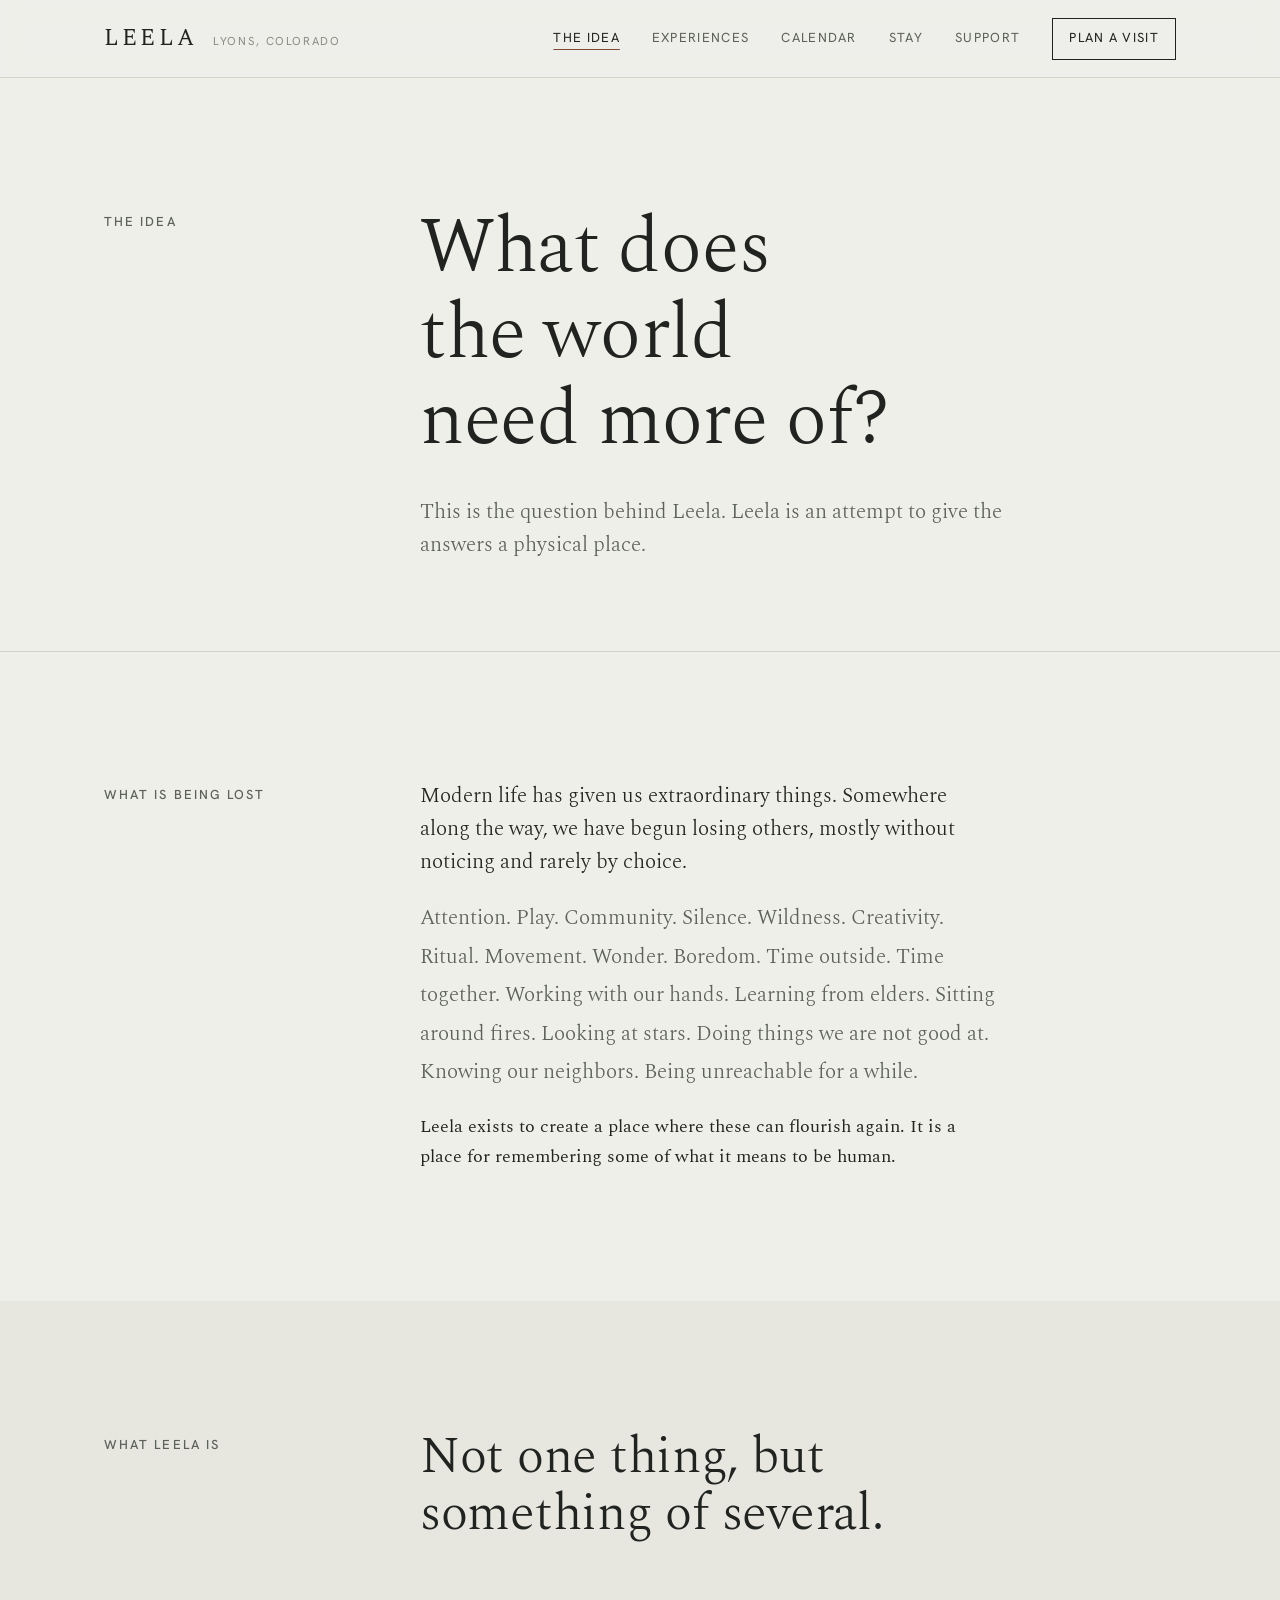
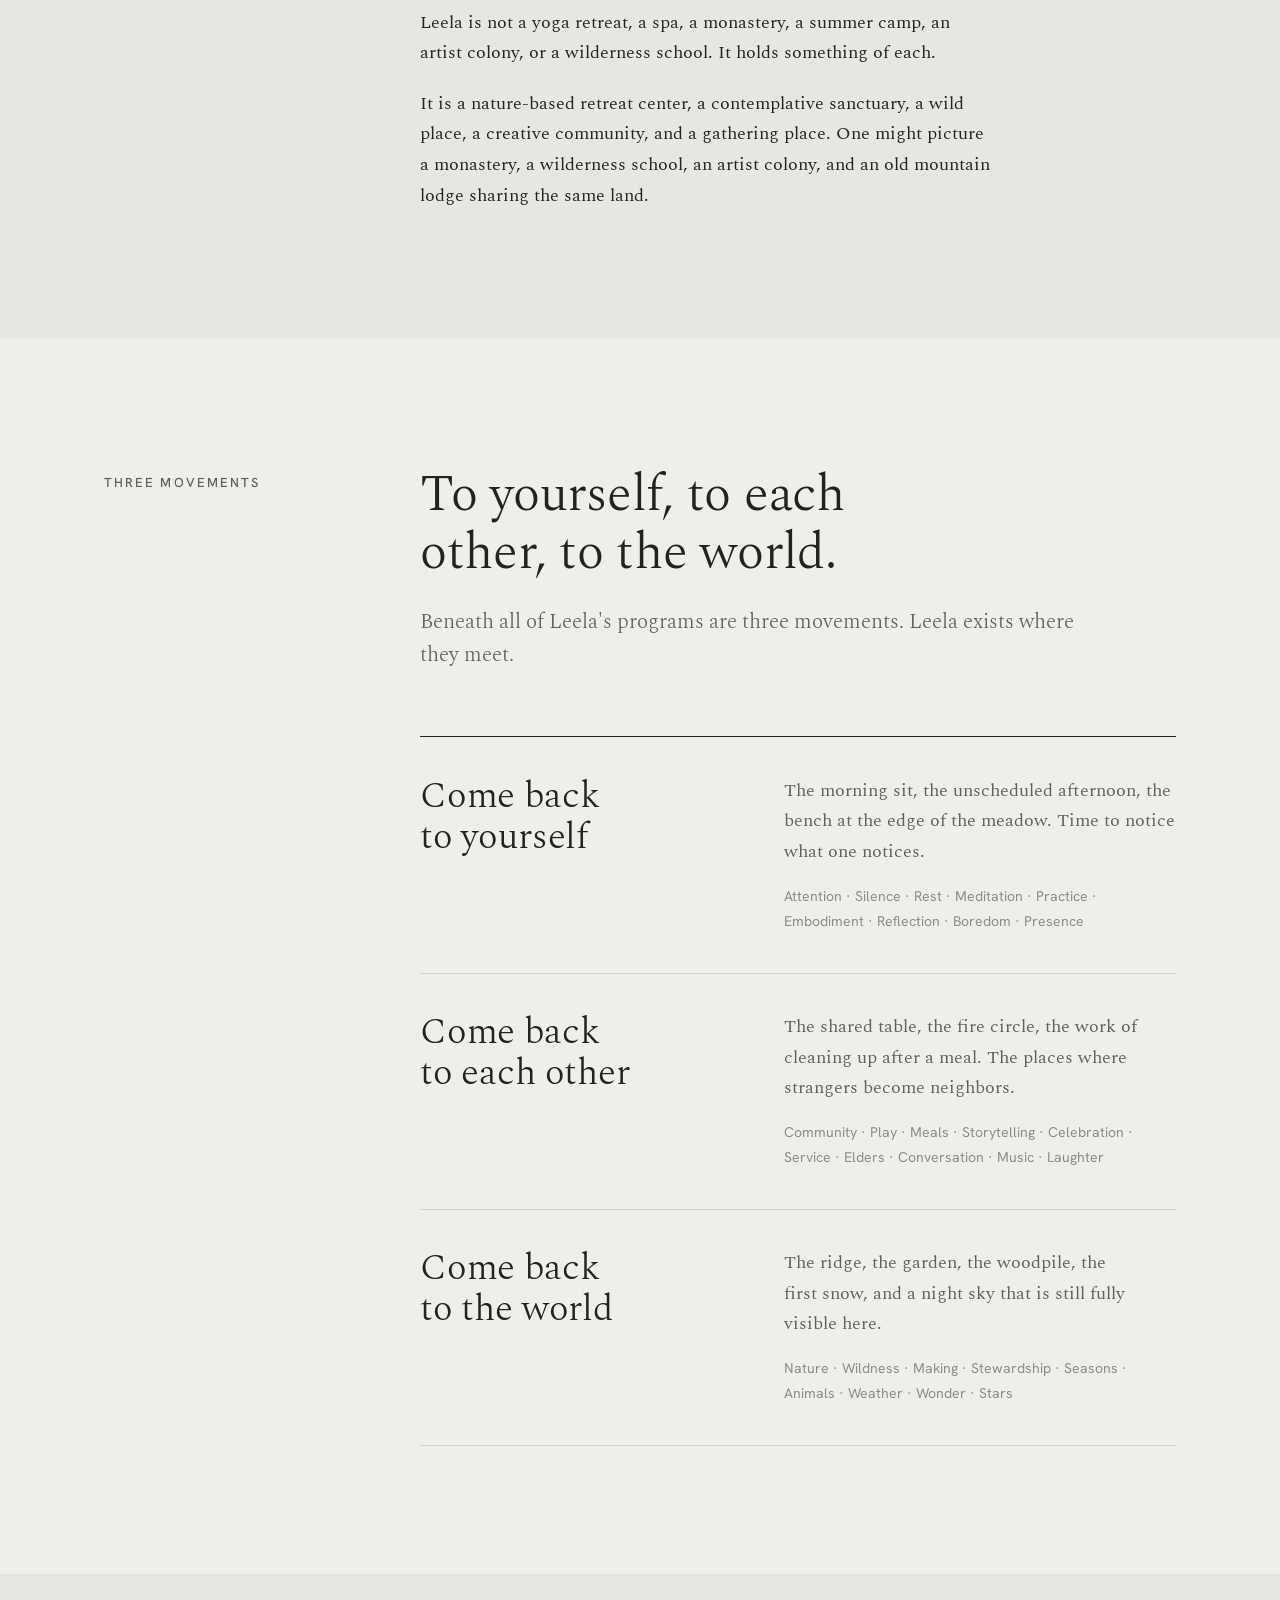
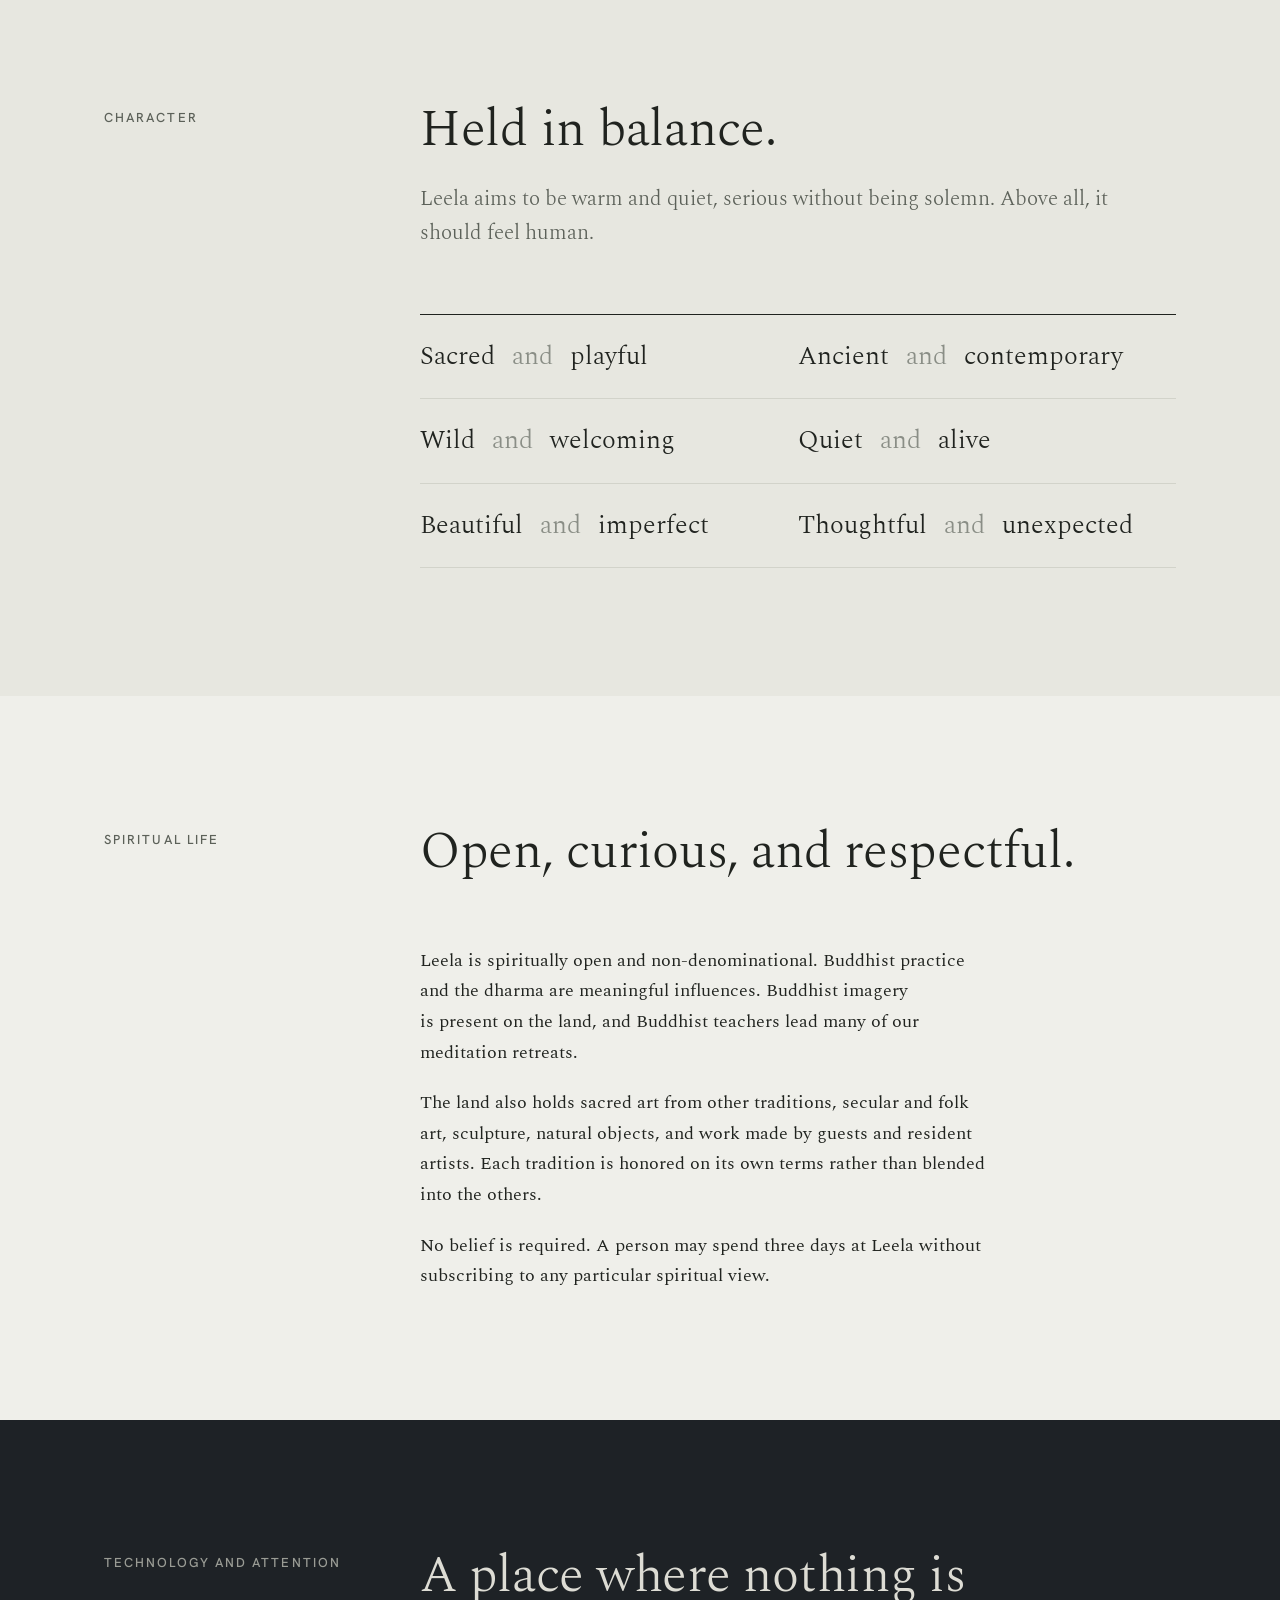
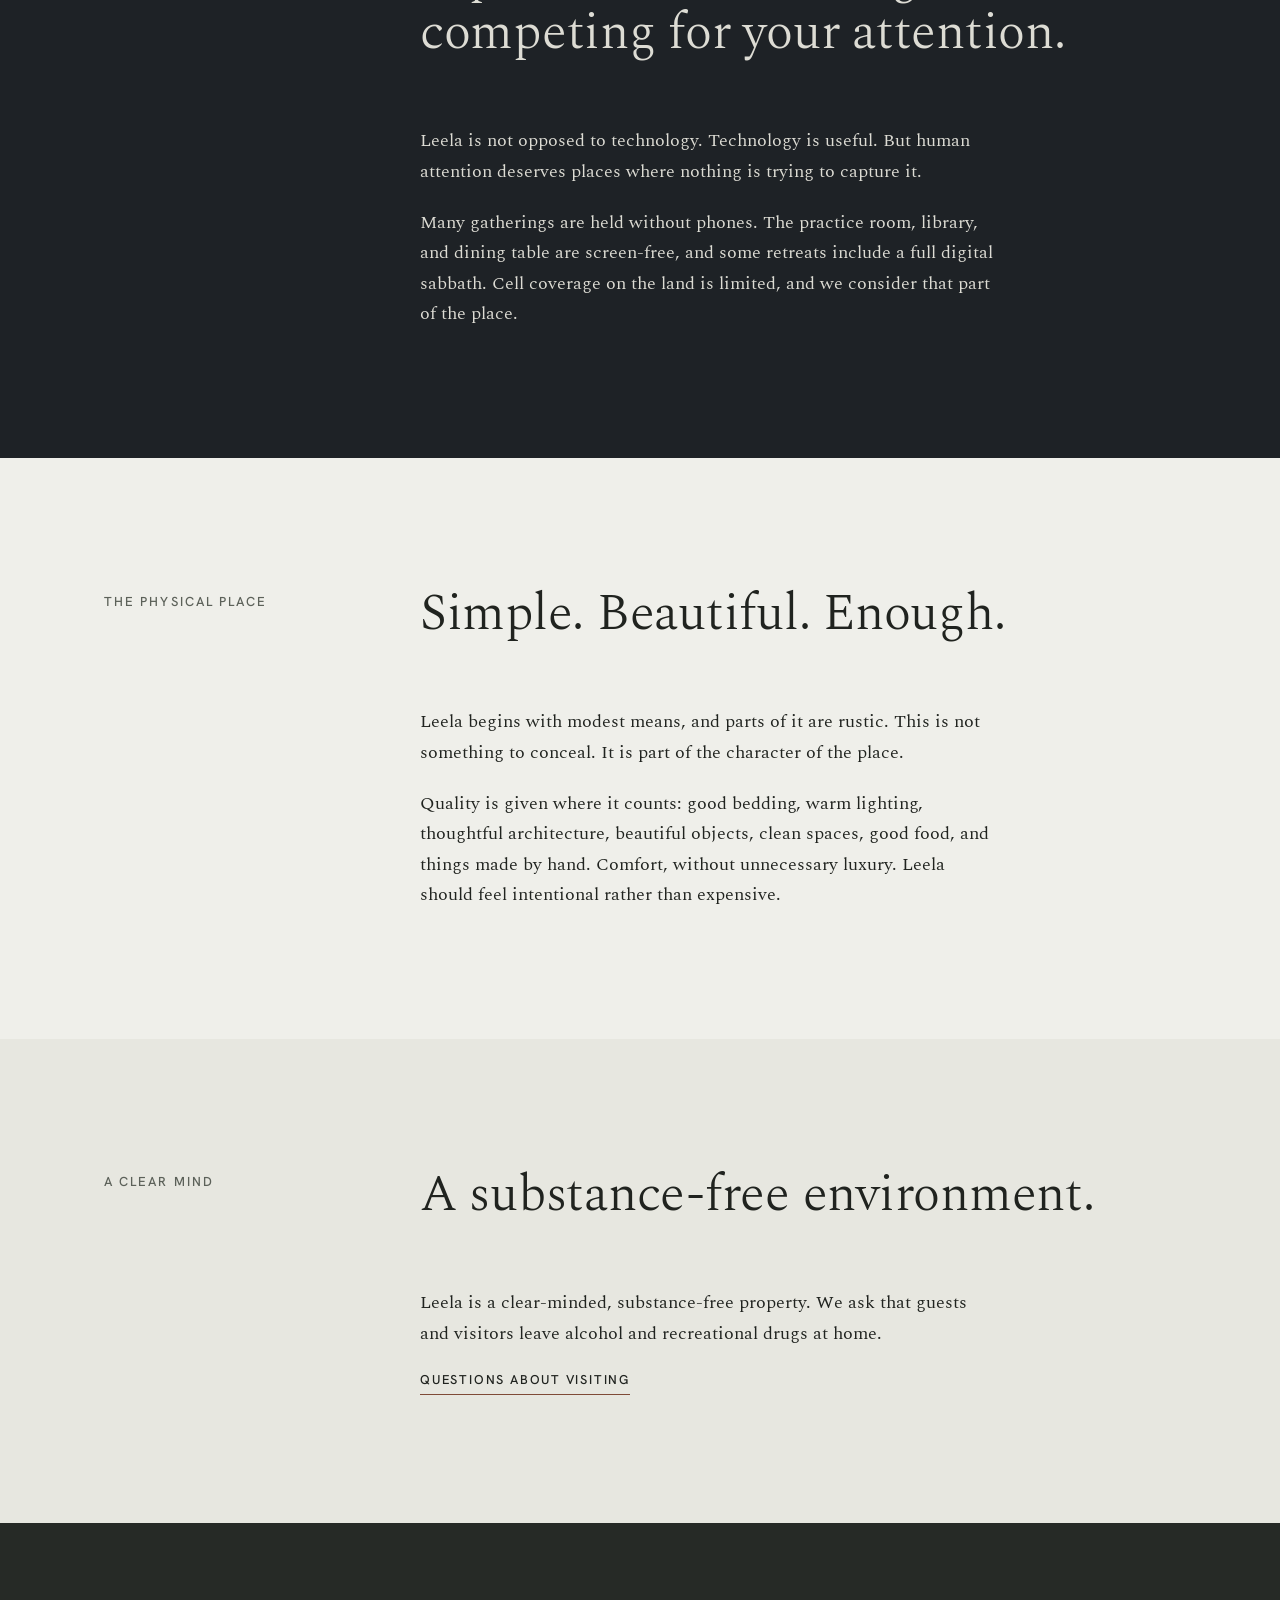
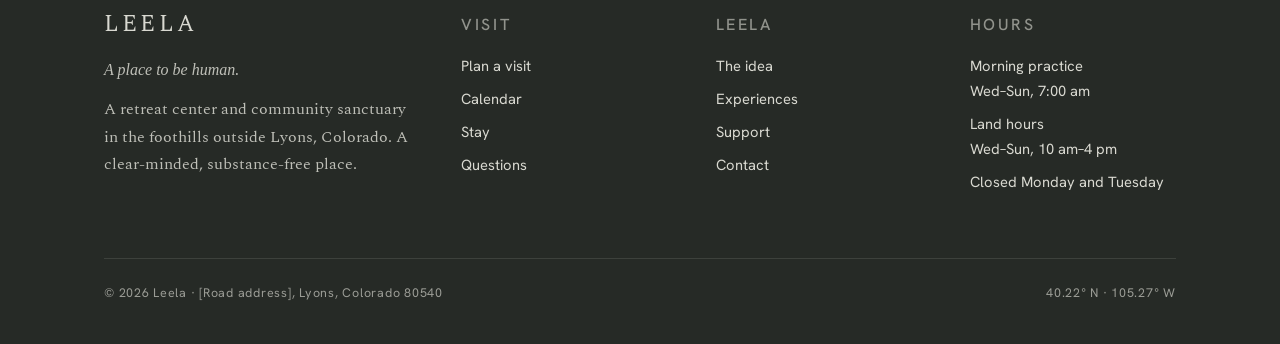
==== commit ced3bd3d: "Add subtitle 'A place to be human.' and prepare for GitHub Pages Co-Authored-By: Claude Opus 5.5 <no" ====
--- a/about.html
+++ b/about.html
@@ -165,6 +165,7 @@
     <div class="footer-grid">
       <div>
         <span class="brand__name">Leela</span>
+        <p><em>A place to be human.</em></p>
         <p>A retreat center and community sanctuary in the foothills outside Lyons, Colorado. A clear-minded, substance-free place.</p>
       </div>
       <div>
--- a/assets/leela.css
+++ b/assets/leela.css
@@ -455,3 +455,7 @@
   html { scroll-behavior: auto; }
   *, *::before, *::after { transition: none !important; animation: none !important; }
 }
+
+/* Subtitle under the home headline */
+.subtitle { margin-top: 1.5rem; font-size: var(--step-3); font-weight: 300; font-style: italic; color: var(--accent); }
+.footer-grid p + p { margin-top: .75rem; }
